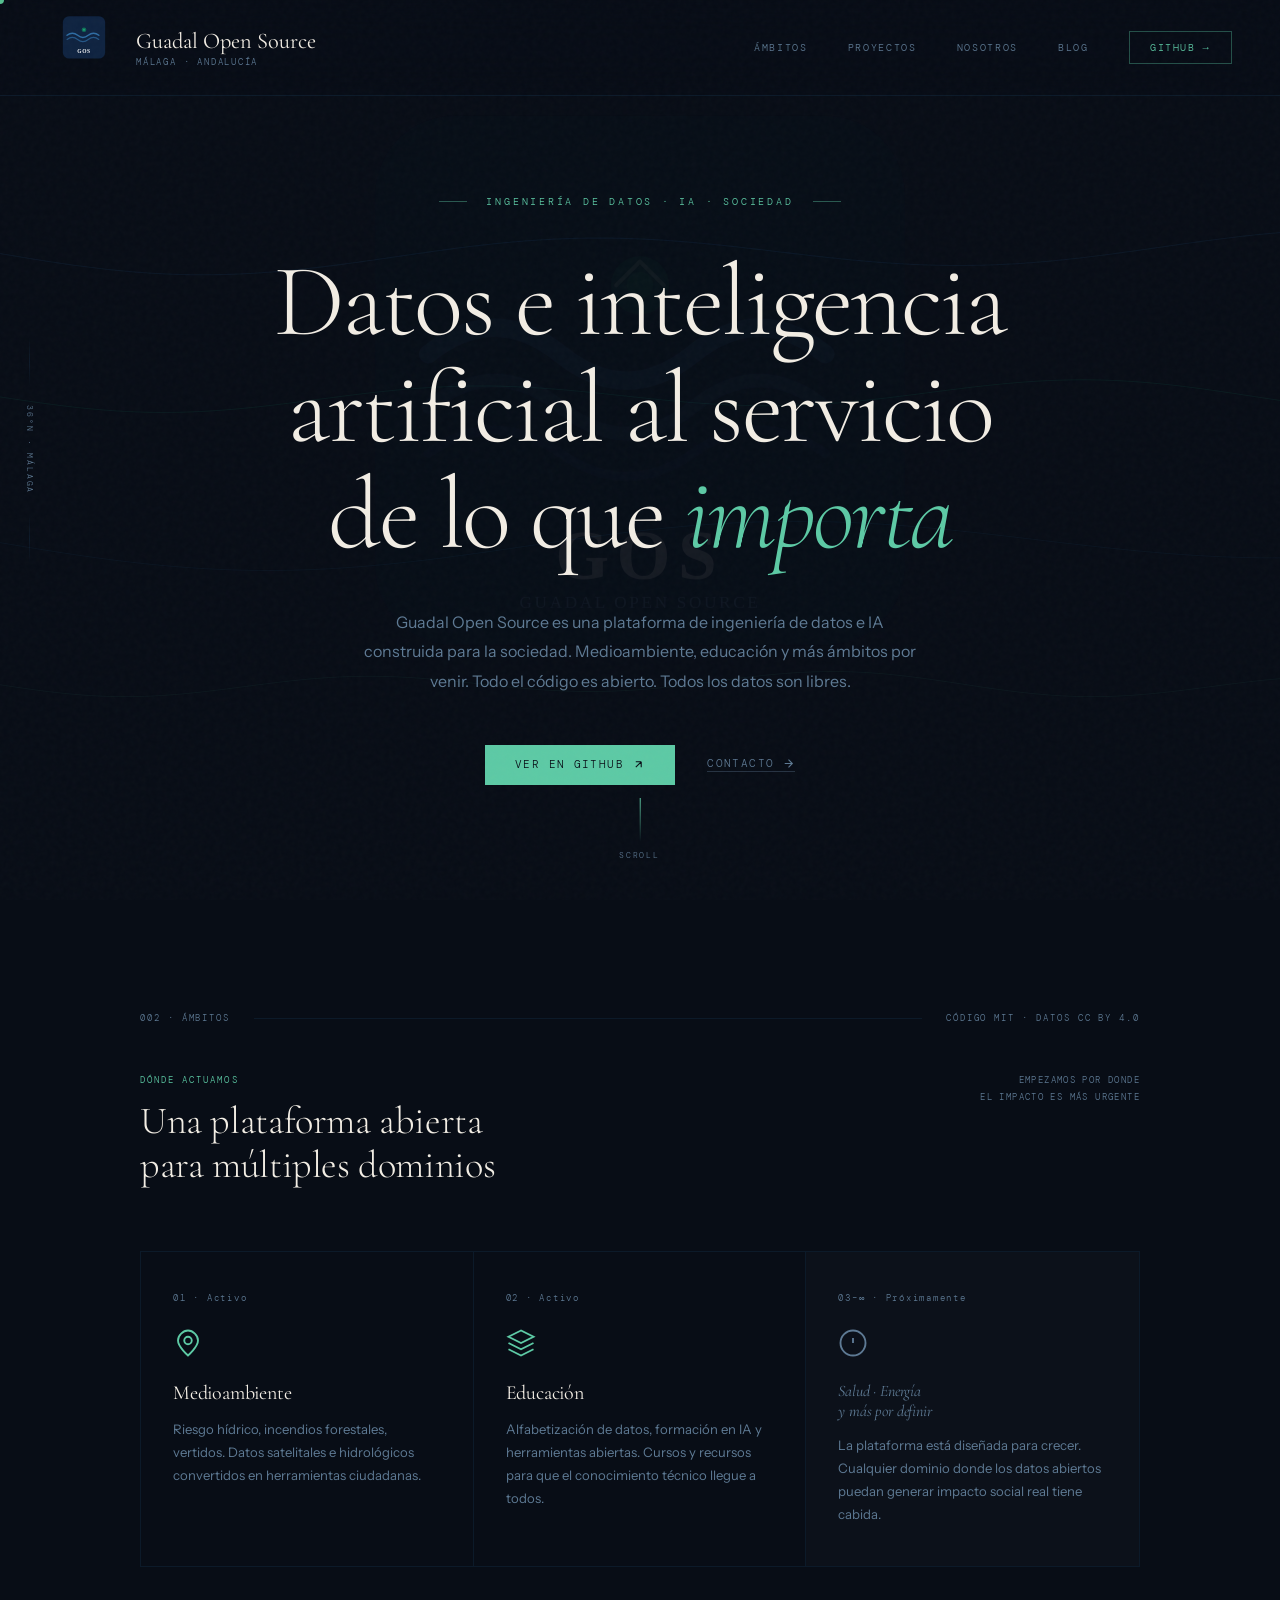
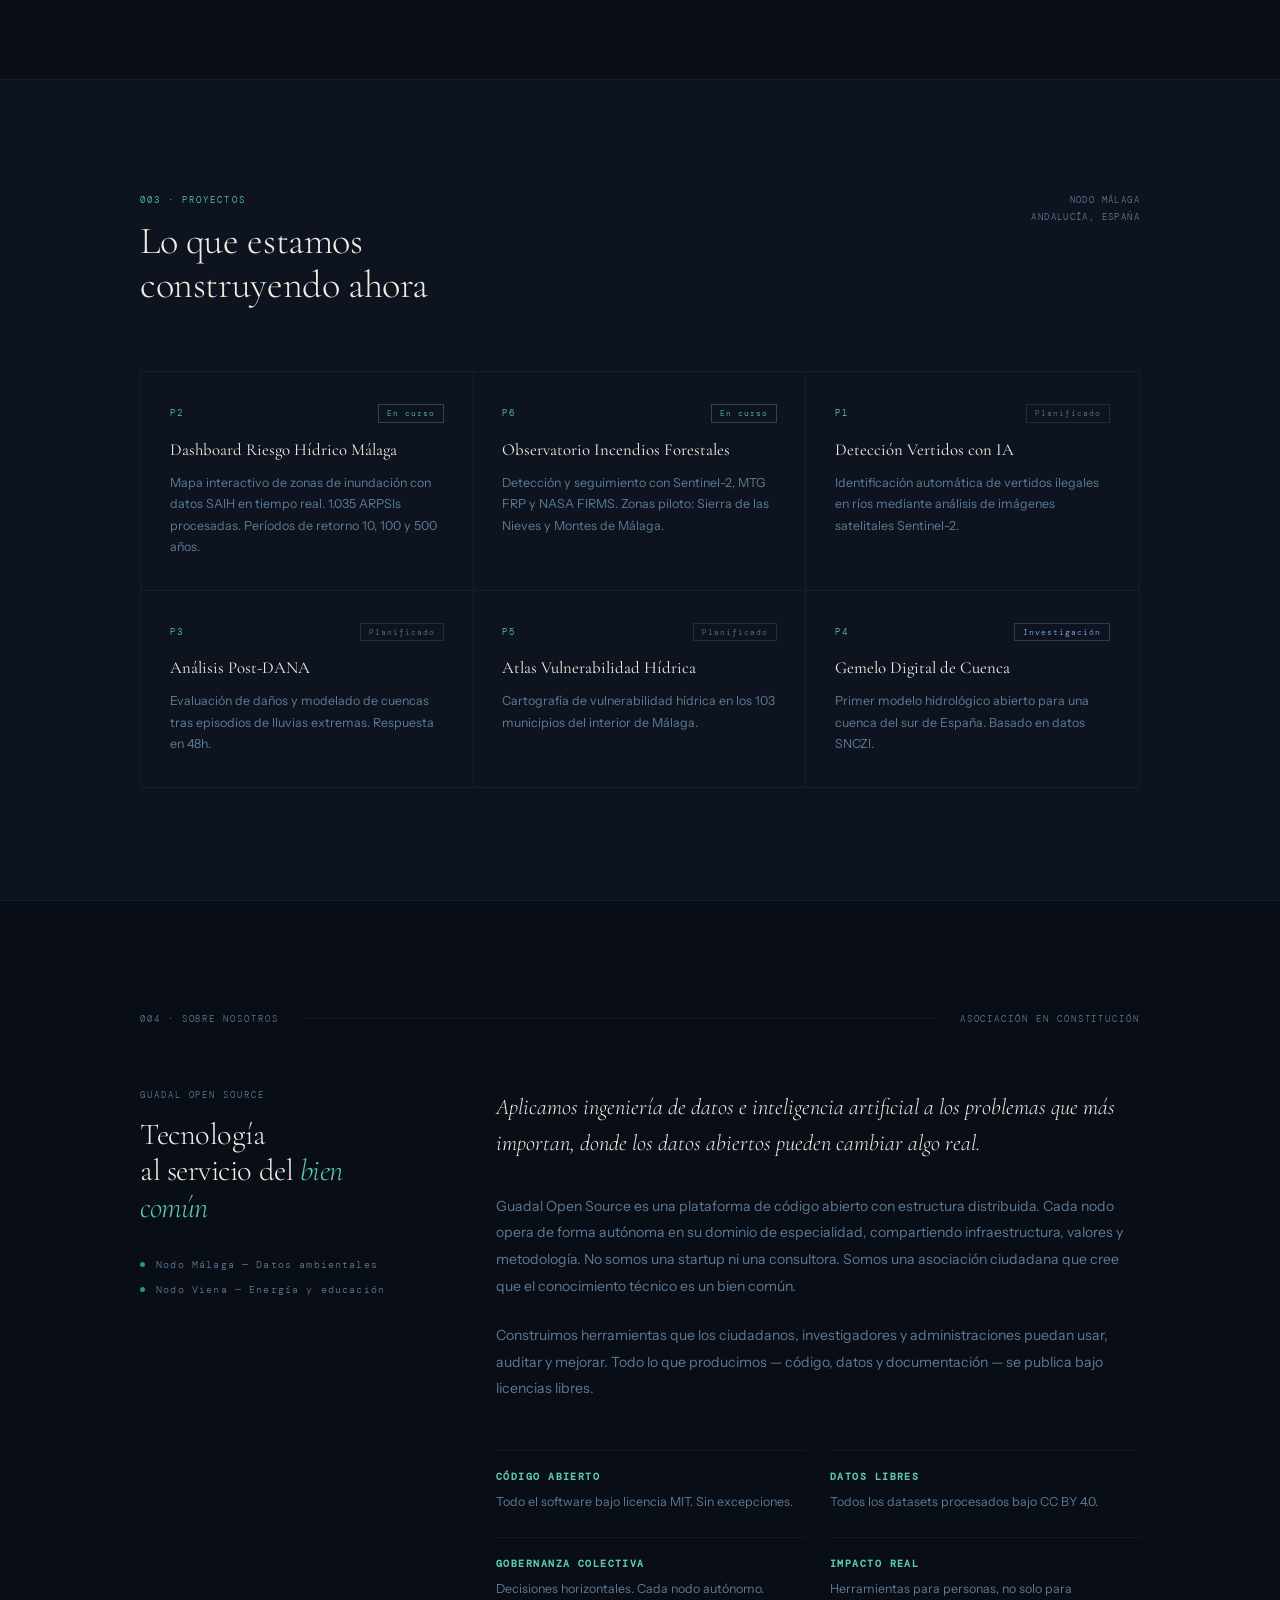
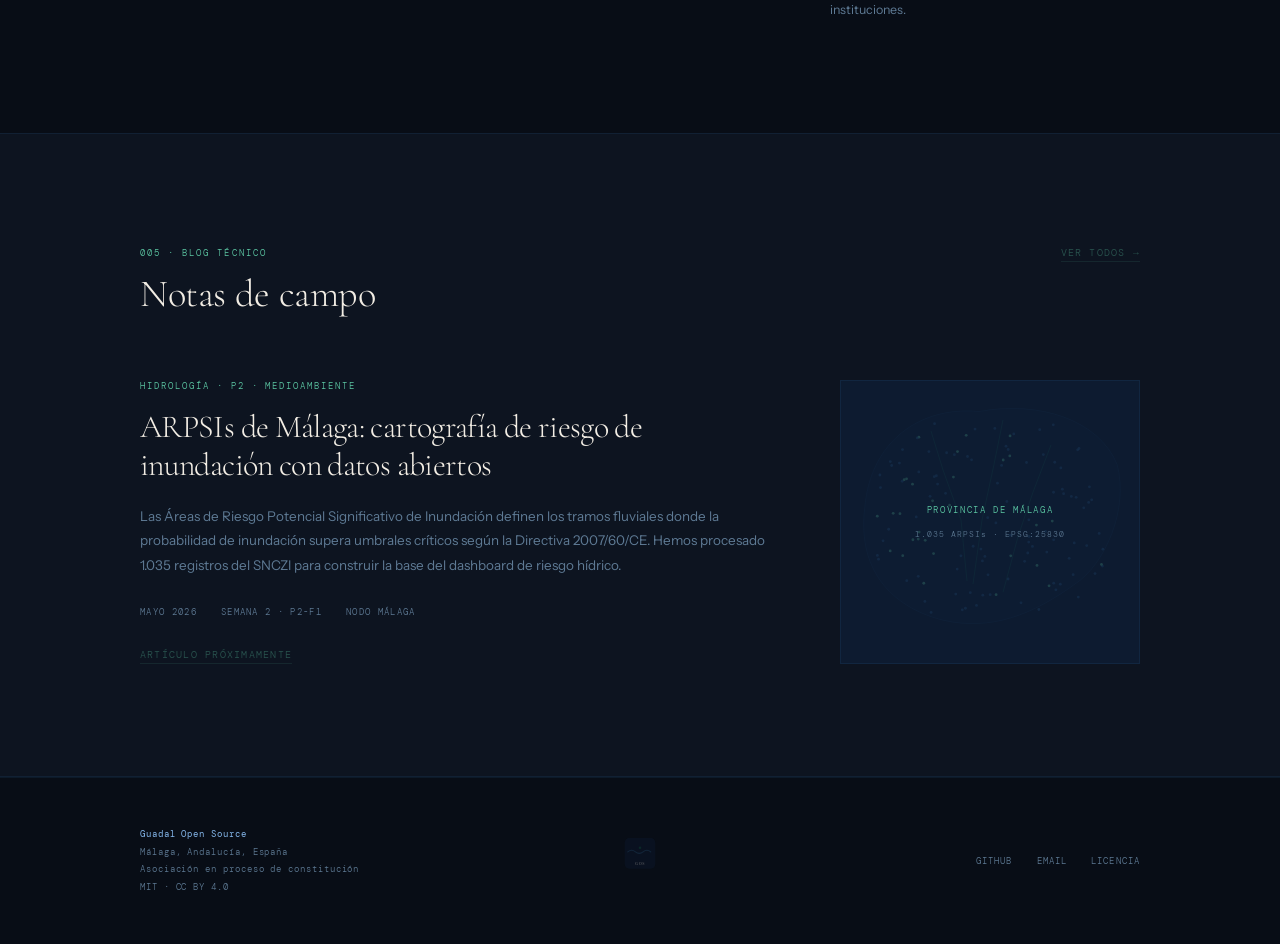
==== index.html @ 6fb2bdbd "feat: web inicial v1 — html estático" ====
<!DOCTYPE html>
<html lang="es">
<head>
  <meta charset="UTF-8" />
  <meta name="viewport" content="width=device-width, initial-scale=1.0" />
  <title>Guadal Open Source — Ingeniería de datos e IA para la sociedad</title>
  <meta name="description" content="Plataforma open source de ingeniería de datos e IA al servicio de la sociedad. Medioambiente, educación y más. Todo el código y los datos son libres." />
  <link rel="icon" type="image/svg+xml" href="favicon.svg" />
  <link rel="preconnect" href="https://fonts.googleapis.com" />
  <link rel="preconnect" href="https://fonts.gstatic.com" crossorigin />
  <link href="https://fonts.googleapis.com/css2?family=Cormorant+Garamond:ital,wght@0,300;0,400;1,300;1,400&family=DM+Mono:wght@300;400&family=Instrument+Sans:wght@300;400;500&display=swap" rel="stylesheet" />
  <link rel="stylesheet" href="styles.css" />
</head>
<body>

<!-- Cursor -->
<div id="cursor"></div>

<!-- Ondas fondo -->
<canvas id="wave-canvas"></canvas>

<!-- Logo parallax fondo -->
<svg id="bg-logo" viewBox="0 0 680 680" xmlns="http://www.w3.org/2000/svg">
  <rect x="140" y="40" width="400" height="400" rx="60" fill="#0F2340"/>
  <path d="M180 220 Q230 180 280 220 Q330 260 380 220 Q430 180 480 220" fill="none" stroke="#2E6DA4" stroke-width="14" stroke-linecap="round"/>
  <path d="M180 260 Q230 220 280 260 Q330 300 380 260 Q430 220 480 260" fill="none" stroke="#2E6DA4" stroke-width="10" stroke-linecap="round" opacity="0.7"/>
  <path d="M180 295 Q230 260 280 295 Q330 330 380 295 Q430 260 480 295" fill="none" stroke="#2E6DA4" stroke-width="7" stroke-linecap="round" opacity="0.4"/>
  <circle cx="340" cy="168" r="22" fill="#0F6E56"/>
  <circle cx="340" cy="168" r="10" fill="#1D9E75"/>
  <path d="M322 168 L340 150 L358 168" fill="none" stroke="#9FE1CB" stroke-width="3" stroke-linecap="round" stroke-linejoin="round"/>
  <text font-family="Georgia,serif" font-size="52" font-weight="700" fill="white" text-anchor="middle" x="340" y="390" letter-spacing="6">GOS</text>
  <text font-family="Georgia,serif" font-size="13" fill="#85B7EB" text-anchor="middle" x="340" y="412" letter-spacing="2">GUADAL OPEN SOURCE</text>
</svg>

<!-- Barra lateral -->
<aside class="sidebar">
  <div class="sidebar__line"></div>
  <span class="sidebar__label">36°N · Málaga</span>
  <div class="sidebar__line"></div>
</aside>

<!-- NAVBAR FIJO -->
<nav class="navbar" id="navbar">
  <a href="/" class="navbar__brand">
    <svg width="72" height="72" viewBox="0 0 680 680" xmlns="http://www.w3.org/2000/svg">
      <rect x="140" y="40" width="400" height="400" rx="60" fill="#0F2340"/>
      <path d="M180 220 Q230 180 280 220 Q330 260 380 220 Q430 180 480 220" fill="none" stroke="#2E6DA4" stroke-width="14" stroke-linecap="round"/>
      <path d="M180 260 Q230 220 280 260 Q330 300 380 260 Q430 220 480 260" fill="none" stroke="#2E6DA4" stroke-width="10" stroke-linecap="round" opacity="0.7"/>
      <circle cx="340" cy="168" r="22" fill="#0F6E56"/>
      <circle cx="340" cy="168" r="10" fill="#1D9E75"/>
      <text font-family="Georgia,serif" font-size="52" font-weight="700" fill="white" text-anchor="middle" x="340" y="390" letter-spacing="6">GOS</text>
    </svg>
    <span class="navbar__brand-name">
      Guadal Open Source
      <small class="navbar__brand-sub">Málaga · Andalucía</small>
    </span>
  </a>
  <div class="navbar__links">
    <a href="#ambitos"         class="navbar__link">Ámbitos</a>
    <a href="#proyectos"       class="navbar__link">Proyectos</a>
    <a href="#sobre-nosotros"  class="navbar__link">Nosotros</a>
    <a href="#blog"            class="navbar__link">Blog</a>
    <a href="https://github.com/guadalopensource" target="_blank" rel="noopener" class="navbar__cta">GitHub →</a>
  </div>
</nav>

<!-- SITE -->
<div class="site">

  <!-- HERO -->
  <section class="hero" id="inicio">
    <div class="container">
      <p class="hero__eyebrow">Ingeniería de datos · IA · Sociedad</p>
      <h1 class="hero__title">
        Datos e inteligencia<br>
        artificial al servicio<br>
        de lo que <em>importa</em>
      </h1>
      <p class="hero__desc">
        Guadal Open Source es una plataforma de ingeniería de datos e IA construida para la sociedad. Medioambiente, educación y más ámbitos por venir. Todo el código es abierto. Todos los datos son libres.
      </p>
      <div class="hero__actions">
        <a href="https://github.com/guadalopensource" target="_blank" rel="noopener" class="btn btn--primary">
          Ver en GitHub
          <svg width="13" height="13" viewBox="0 0 24 24" fill="none" stroke="currentColor" stroke-width="2"><path d="M7 17L17 7M17 7H7M17 7v10"/></svg>
        </a>
        <a href="mailto:hola@guadalopensource.org" class="btn btn--ghost">
          Contacto
          <svg width="13" height="13" viewBox="0 0 24 24" fill="none" stroke="currentColor" stroke-width="2"><path d="M5 12h14M12 5l7 7-7 7"/></svg>
        </a>
      </div>
    </div>
    <div class="hero__scroll">
      <div class="hero__scroll-line"></div>
      <span class="hero__scroll-label">Scroll</span>
    </div>
  </section>

  <!-- ÁMBITOS -->
  <section class="section" id="ambitos">
    <div class="container">
      <div class="divider reveal" data-delay="0">
        <span class="divider__label">002 · Ámbitos</span>
        <div class="divider__line"></div>
        <span class="divider__label">Código MIT · Datos CC BY 4.0</span>
      </div>
      <div class="section__header">
        <div>
          <p class="section__eyebrow">Dónde actuamos</p>
          <h2 class="section__title">Una plataforma abierta<br>para múltiples dominios</h2>
        </div>
        <div class="section__meta">Empezamos por donde<br>el impacto es más urgente</div>
      </div>
      <div class="ambitos-grid">
        <div class="ambito-card reveal" data-delay="1">
          <div class="ambito-card__num">01 · Activo</div>
          <svg class="ambito-card__icon" viewBox="0 0 24 24" fill="none" stroke="currentColor" stroke-width="1.5">
            <path d="M12 2C8 2 4 6 4 10c0 5 8 12 8 12s8-7 8-12c0-4-4-8-8-8z"/><circle cx="12" cy="10" r="3"/>
          </svg>
          <h3 class="ambito-card__title">Medioambiente</h3>
          <p class="ambito-card__desc">Riesgo hídrico, incendios forestales, vertidos. Datos satelitales e hidrológicos convertidos en herramientas ciudadanas.</p>
        </div>
        <div class="ambito-card reveal" data-delay="2">
          <div class="ambito-card__num">02 · Activo</div>
          <svg class="ambito-card__icon" viewBox="0 0 24 24" fill="none" stroke="currentColor" stroke-width="1.5">
            <path d="M12 2L2 7l10 5 10-5-10-5z"/><path d="M2 17l10 5 10-5"/><path d="M2 12l10 5 10-5"/>
          </svg>
          <h3 class="ambito-card__title">Educación</h3>
          <p class="ambito-card__desc">Alfabetización de datos, formación en IA y herramientas abiertas. Cursos y recursos para que el conocimiento técnico llegue a todos.</p>
        </div>
        <div class="ambito-card ambito-card--more reveal" data-delay="3">
          <div class="ambito-card__num">03–∞ · Próximamente</div>
          <svg class="ambito-card__icon" viewBox="0 0 24 24" fill="none" stroke="currentColor" stroke-width="1.5" style="color:var(--muted)">
            <circle cx="12" cy="12" r="10"/><path d="M12 8v4M12 16h.01"/>
          </svg>
          <h3 class="ambito-card__title">Salud · Energía<br>y más por definir</h3>
          <p class="ambito-card__desc">La plataforma está diseñada para crecer. Cualquier dominio donde los datos abiertos puedan generar impacto social real tiene cabida.</p>
        </div>
      </div>
    </div>
  </section>

  <!-- PROYECTOS -->
  <section class="section section--dark" id="proyectos">
    <div class="container">
      <div class="section__header">
        <div>
          <p class="section__eyebrow">003 · Proyectos</p>
          <h2 class="section__title">Lo que estamos<br>construyendo ahora</h2>
        </div>
        <div class="section__meta">Nodo Málaga<br>Andalucía, España</div>
      </div>
      <div class="projects-grid">
        <div class="project-card reveal" data-delay="1">
          <div class="project-card__id">P2 <span class="project-card__status status--active">En curso</span></div>
          <h3 class="project-card__title">Dashboard Riesgo Hídrico Málaga</h3>
          <p class="project-card__desc">Mapa interactivo de zonas de inundación con datos SAIH en tiempo real. 1.035 ARPSIs procesadas. Períodos de retorno 10, 100 y 500 años.</p>
        </div>
        <div class="project-card reveal" data-delay="2">
          <div class="project-card__id">P6 <span class="project-card__status status--active">En curso</span></div>
          <h3 class="project-card__title">Observatorio Incendios Forestales</h3>
          <p class="project-card__desc">Detección y seguimiento con Sentinel-2, MTG FRP y NASA FIRMS. Zonas piloto: Sierra de las Nieves y Montes de Málaga.</p>
        </div>
        <div class="project-card reveal" data-delay="3">
          <div class="project-card__id">P1 <span class="project-card__status status--planned">Planificado</span></div>
          <h3 class="project-card__title">Detección Vertidos con IA</h3>
          <p class="project-card__desc">Identificación automática de vertidos ilegales en ríos mediante análisis de imágenes satelitales Sentinel-2.</p>
        </div>
        <div class="project-card reveal" data-delay="1">
          <div class="project-card__id">P3 <span class="project-card__status status--planned">Planificado</span></div>
          <h3 class="project-card__title">Análisis Post-DANA</h3>
          <p class="project-card__desc">Evaluación de daños y modelado de cuencas tras episodios de lluvias extremas. Respuesta en 48h.</p>
        </div>
        <div class="project-card reveal" data-delay="2">
          <div class="project-card__id">P5 <span class="project-card__status status--planned">Planificado</span></div>
          <h3 class="project-card__title">Atlas Vulnerabilidad Hídrica</h3>
          <p class="project-card__desc">Cartografía de vulnerabilidad hídrica en los 103 municipios del interior de Málaga.</p>
        </div>
        <div class="project-card reveal" data-delay="3">
          <div class="project-card__id">P4 <span class="project-card__status status--research">Investigación</span></div>
          <h3 class="project-card__title">Gemelo Digital de Cuenca</h3>
          <p class="project-card__desc">Primer modelo hidrológico abierto para una cuenca del sur de España. Basado en datos SNCZI.</p>
        </div>
      </div>
    </div>
  </section>

  <!-- SOBRE NOSOTROS -->
  <section class="section" id="sobre-nosotros">
    <div class="container">
      <div class="divider reveal" data-delay="0">
        <span class="divider__label">004 · Sobre nosotros</span>
        <div class="divider__line"></div>
        <span class="divider__label">Asociación en constitución</span>
      </div>
      <div class="about" style="margin-top:4rem;">
        <div class="about__sidebar reveal" data-delay="0">
          <p class="about__index">Guadal Open Source</p>
          <h2 class="about__title">Tecnología<br>al servicio del <em>bien común</em></h2>
          <div class="nodos">
            <div class="nodo"><div class="nodo__dot"></div>Nodo Málaga — Datos ambientales</div>
            <div class="nodo"><div class="nodo__dot"></div>Nodo Viena — Energía y educación</div>
          </div>
        </div>
        <div class="about__content reveal" data-delay="2">
          <p class="about__lead">Aplicamos ingeniería de datos e inteligencia artificial a los problemas que más importan, donde los datos abiertos pueden cambiar algo real.</p>
          <p class="about__body">Guadal Open Source es una plataforma de código abierto con estructura distribuida. Cada nodo opera de forma autónoma en su dominio de especialidad, compartiendo infraestructura, valores y metodología. No somos una startup ni una consultora. Somos una asociación ciudadana que cree que el conocimiento técnico es un bien común.</p>
          <p class="about__body">Construimos herramientas que los ciudadanos, investigadores y administraciones puedan usar, auditar y mejorar. Todo lo que producimos — código, datos y documentación — se publica bajo licencias libres.</p>
          <div class="valores">
            <div class="valor reveal" data-delay="1"><h4 class="valor__title">Código abierto</h4><p class="valor__desc">Todo el software bajo licencia MIT. Sin excepciones.</p></div>
            <div class="valor reveal" data-delay="2"><h4 class="valor__title">Datos libres</h4><p class="valor__desc">Todos los datasets procesados bajo CC BY 4.0.</p></div>
            <div class="valor reveal" data-delay="3"><h4 class="valor__title">Gobernanza colectiva</h4><p class="valor__desc">Decisiones horizontales. Cada nodo autónomo.</p></div>
            <div class="valor reveal" data-delay="4"><h4 class="valor__title">Impacto real</h4><p class="valor__desc">Herramientas para personas, no solo para instituciones.</p></div>
          </div>
        </div>
      </div>
    </div>
  </section>

  <!-- BLOG -->
  <section class="section section--dark" id="blog">
    <div class="container">
      <div class="section__header">
        <div>
          <p class="section__eyebrow">005 · Blog técnico</p>
          <h2 class="section__title">Notas de campo</h2>
        </div>
        <span class="post__link" style="opacity:.35;cursor:default;">Ver todos →</span>
      </div>
      <div class="blog__featured reveal" data-delay="1">
        <div>
          <p class="post__eyebrow">Hidrología · P2 · Medioambiente</p>
          <h3 class="post__title">ARPSIs de Málaga: cartografía de riesgo de inundación con datos abiertos</h3>
          <p class="post__excerpt">Las Áreas de Riesgo Potencial Significativo de Inundación definen los tramos fluviales donde la probabilidad de inundación supera umbrales críticos según la Directiva 2007/60/CE. Hemos procesado 1.035 registros del SNCZI para construir la base del dashboard de riesgo hídrico.</p>
          <div class="post__meta">
            <span>Mayo 2026</span>
            <span>Semana 2 · P2-F1</span>
            <span>Nodo Málaga</span>
          </div>
          <span class="post__link" style="opacity:.35;cursor:default;">Artículo próximamente</span>
        </div>
        <div class="post__visual">
          <canvas id="mini-map"></canvas>
          <span class="post__visual-label">Provincia de Málaga</span>
          <span class="post__visual-sub">1.035 ARPSIs · EPSG:25830</span>
        </div>
      </div>
    </div>
  </section>

  <!-- FOOTER -->
  <footer class="footer">
    <div class="footer__inner">
      <div class="footer__left">
        <strong>Guadal Open Source</strong><br>
        Málaga, Andalucía, España<br>
        Asociación en proceso de constitución<br>
        MIT · CC BY 4.0
      </div>
      <div class="footer__center">
        <svg viewBox="0 0 680 680" xmlns="http://www.w3.org/2000/svg">
          <rect x="140" y="40" width="400" height="400" rx="60" fill="#0F2340"/>
          <path d="M180 220 Q230 180 280 220 Q330 260 380 220 Q430 180 480 220" fill="none" stroke="#2E6DA4" stroke-width="14" stroke-linecap="round"/>
          <circle cx="340" cy="168" r="16" fill="#0F6E56"/>
          <circle cx="340" cy="168" r="7" fill="#1D9E75"/>
          <text font-family="Georgia,serif" font-size="52" font-weight="700" fill="white" text-anchor="middle" x="340" y="390" letter-spacing="6">GOS</text>
        </svg>
      </div>
      <div class="footer__links">
        <a href="https://github.com/guadalopensource" target="_blank" rel="noopener">GitHub</a>
        <a href="mailto:hola@guadalopensource.org">Email</a>
        <a href="#sobre-nosotros">Licencia</a>
      </div>
    </div>
  </footer>

</div>

<script src="main.js"></script>
</body>
</html>
---- styles.css ----
/* ═══════════════════════════════════════
   GUADAL OPEN SOURCE — styles.css
   ═══════════════════════════════════════ */

:root {
  --ink:        #080d16;
  --ink-soft:   #0d1420;
  --navy:       #0F2340;
  --blue:       #2E6DA4;
  --teal:       #1D9E75;
  --teal-mid:   #0F6E56;
  --teal-light: #5DCAA5;
  --sky:        #85B7EB;
  --cream:      #F2EDE4;
  --muted:      #5E7A94;
  --rule:       rgba(46,109,164,.14);

  --serif: 'Cormorant Garamond', Georgia, serif;
  --mono:  'DM Mono', monospace;
  --sans:  'Instrument Sans', system-ui, sans-serif;
  --ease:  cubic-bezier(0.16, 1, 0.3, 1);
}

*, *::before, *::after { box-sizing: border-box; margin: 0; padding: 0; }
html { scroll-behavior: smooth; font-size: 16px; }

body {
  background: var(--ink);
  color: var(--cream);
  font-family: var(--sans);
  font-weight: 300;
  overflow-x: hidden;
  -webkit-font-smoothing: antialiased;
  cursor: none;
}

a { color: inherit; text-decoration: none; }
ul { list-style: none; }

/* ── GRAIN ── */
body::after {
  content: '';
  position: fixed;
  inset: 0;
  background-image: url("data:image/svg+xml,%3Csvg viewBox='0 0 200 200' xmlns='http://www.w3.org/2000/svg'%3E%3Cfilter id='n'%3E%3CfeTurbulence type='fractalNoise' baseFrequency='0.85' numOctaves='4' stitchTiles='stitch'/%3E%3C/filter%3E%3Crect width='100%25' height='100%25' filter='url(%23n)'/%3E%3C/svg%3E");
  opacity: .025;
  pointer-events: none;
  z-index: 9000;
}

/* ── CURSOR ── */
#cursor {
  position: fixed;
  width: 8px;
  height: 8px;
  background: var(--teal-light);
  border-radius: 50%;
  pointer-events: none;
  z-index: 9999;
  transform: translate(-50%, -50%);
  transition: width .35s var(--ease), height .35s var(--ease), opacity .3s;
  mix-blend-mode: difference;
}
#cursor.hover { width: 40px; height: 40px; opacity: .4; }

/* ── CANVAS ── */
#wave-canvas {
  position: fixed;
  inset: 0;
  z-index: 0;
  opacity: .10;
  pointer-events: none;
}

/* ── PARALLAX LOGO FONDO ── */
#bg-logo {
  position: fixed;
  top: 50%;
  left: 50%;
  transform: translate(-50%, -50%);
  width: min(900px, 90vw);
  opacity: .055;
  pointer-events: none;
  z-index: 1;
  will-change: transform;
}

/* ══════════════════════════════
   NAVBAR FIJO
   ══════════════════════════════ */
.navbar {
  position: fixed;
  top: 0;
  left: 0;
  right: 0;
  z-index: 500;
  height: 96px;
  padding: 0 3rem;
  display: flex;
  align-items: center;
  justify-content: space-between;
  background: rgba(8,13,22,.82);
  backdrop-filter: blur(20px);
  -webkit-backdrop-filter: blur(20px);
  border-bottom: 1px solid var(--rule);
  transition: background .3s, height .3s;
}

.navbar.scrolled {
  background: rgba(8,13,22,.96);
  height: 80px;
}

.navbar__brand {
  display: flex;
  align-items: center;
  gap: 1rem;
  cursor: none;
}

.navbar__brand svg {
  width: 72px;
  height: 72px;
  flex-shrink: 0;
}

.navbar__brand-name {
  font-family: var(--serif);
  font-size: 1.4rem;
  font-weight: 400;
  color: var(--cream);
  line-height: 1.15;
}

.navbar__brand-sub {
  display: block;
  font-family: var(--mono);
  font-size: .56rem;
  font-weight: 300;
  color: var(--muted);
  letter-spacing: .2em;
  text-transform: uppercase;
  margin-top: .2rem;
}

.navbar__links {
  display: flex;
  align-items: center;
  gap: 2.5rem;
}

.navbar__link {
  font-family: var(--mono);
  font-size: .65rem;
  letter-spacing: .16em;
  text-transform: uppercase;
  color: var(--muted);
  cursor: none;
  transition: color .2s;
  position: relative;
}
.navbar__link::after {
  content: '';
  position: absolute;
  bottom: -3px; left: 0;
  width: 0; height: 1px;
  background: var(--teal-light);
  transition: width .3s var(--ease);
}
.navbar__link:hover { color: var(--cream); }
.navbar__link:hover::after { width: 100%; }

.navbar__cta {
  font-family: var(--mono);
  font-size: .65rem;
  letter-spacing: .14em;
  text-transform: uppercase;
  color: var(--teal-light);
  border: 1px solid rgba(93,202,165,.35);
  padding: .55rem 1.3rem;
  cursor: none;
  transition: all .25s;
}
.navbar__cta:hover {
  background: rgba(93,202,165,.1);
  border-color: var(--teal-light);
}

/* ── BARRA LATERAL ── */
.sidebar {
  position: fixed;
  left: 1.5rem;
  top: 50%;
  transform: translateY(-50%);
  z-index: 40;
  display: flex;
  flex-direction: column;
  align-items: center;
  gap: 1.2rem;
}
.sidebar__line {
  width: 1px;
  height: 50px;
  background: linear-gradient(to bottom, transparent, var(--rule), transparent);
}
.sidebar__label {
  font-family: var(--mono);
  font-size: .52rem;
  color: var(--muted);
  letter-spacing: .22em;
  text-transform: uppercase;
  writing-mode: vertical-rl;
}

/* ══════════════════════════════
   SITE WRAPPER
   ══════════════════════════════ */
.site {
  position: relative;
  z-index: 2;
}

.container {
  max-width: 1080px;
  margin: 0 auto;
  padding: 0 2.5rem;
}

/* ══════════════════════════════
   HERO
   ══════════════════════════════ */
.hero {
  min-height: 100svh;
  display: flex;
  align-items: center;
  justify-content: center;
  text-align: center;
  padding-top: 80px; /* altura del navbar */
  position: relative;
}

.hero__eyebrow {
  font-family: var(--mono);
  font-size: .62rem;
  letter-spacing: .28em;
  text-transform: uppercase;
  color: var(--teal-light);
  margin-bottom: 2.5rem;
  display: flex;
  align-items: center;
  justify-content: center;
  gap: 1.2rem;
  opacity: 0;
  animation: fadeUp .8s .1s var(--ease) forwards;
}
.hero__eyebrow::before,
.hero__eyebrow::after {
  content: '';
  width: 28px;
  height: 1px;
  background: var(--teal-light);
  opacity: .4;
}

.hero__title {
  font-family: var(--serif);
  font-size: clamp(3.8rem, 8vw, 8rem);
  font-weight: 300;
  line-height: 1.04;
  letter-spacing: -.025em;
  color: var(--cream);
  margin-bottom: 2.5rem;
  opacity: 0;
  animation: fadeUp .9s .22s var(--ease) forwards;
}
.hero__title em {
  font-style: italic;
  color: var(--teal-light);
}

.hero__desc {
  font-size: 1rem;
  line-height: 1.85;
  color: var(--muted);
  max-width: 560px;
  margin: 0 auto 3rem;
  opacity: 0;
  animation: fadeUp .9s .38s var(--ease) forwards;
}

.hero__actions {
  display: flex;
  align-items: center;
  justify-content: center;
  gap: 2rem;
  flex-wrap: wrap;
  opacity: 0;
  animation: fadeUp .9s .52s var(--ease) forwards;
}

/* ── BOTONES ── */
.btn {
  display: inline-flex;
  align-items: center;
  gap: .5rem;
  font-family: var(--mono);
  font-size: .66rem;
  letter-spacing: .13em;
  text-transform: uppercase;
  cursor: none;
  transition: all .25s var(--ease);
}
.btn--primary {
  background: var(--teal-light);
  color: var(--ink);
  padding: .85rem 1.9rem;
}
.btn--primary:hover { background: #fff; transform: translateY(-2px); }

.btn--ghost {
  color: var(--muted);
  border-bottom: 1px solid rgba(94,122,148,.35);
  padding-bottom: .1rem;
}
.btn--ghost:hover { color: var(--cream); border-color: var(--cream); }
.btn--ghost svg { transition: transform .2s; }
.btn--ghost:hover svg { transform: translateX(4px); }

/* Scroll indicator */
.hero__scroll {
  position: absolute;
  bottom: 2.5rem;
  left: 50%;
  transform: translateX(-50%);
  display: flex;
  flex-direction: column;
  align-items: center;
  gap: .5rem;
  opacity: 0;
  animation: fadeIn 1s 1.2s forwards;
}
.hero__scroll-line {
  width: 1px;
  height: 44px;
  background: linear-gradient(to bottom, var(--teal-light), transparent);
  animation: scrollPulse 2s 1.5s infinite;
}
.hero__scroll-label {
  font-family: var(--mono);
  font-size: .5rem;
  letter-spacing: .22em;
  text-transform: uppercase;
  color: var(--muted);
}

/* ══════════════════════════════
   SECCIONES
   ══════════════════════════════ */
.section {
  padding: 7rem 0;
  position: relative;
  z-index: 2;
}
.section--dark {
  background: var(--ink-soft);
  border-top: 1px solid var(--rule);
  border-bottom: 1px solid var(--rule);
}

.section__header {
  display: flex;
  align-items: baseline;
  justify-content: space-between;
  margin-bottom: 4rem;
  flex-wrap: wrap;
  gap: 1rem;
}
.section__eyebrow {
  font-family: var(--mono);
  font-size: .58rem;
  letter-spacing: .22em;
  text-transform: uppercase;
  color: var(--teal-light);
  margin-bottom: .8rem;
}
.section__title {
  font-family: var(--serif);
  font-size: clamp(1.8rem, 3vw, 2.6rem);
  font-weight: 300;
  color: var(--cream);
  letter-spacing: -.01em;
  line-height: 1.15;
}
.section__meta {
  font-family: var(--mono);
  font-size: .58rem;
  color: var(--muted);
  letter-spacing: .15em;
  text-transform: uppercase;
  text-align: right;
  line-height: 1.8;
}

/* ── DIVIDER ── */
.divider {
  display: grid;
  grid-template-columns: auto 1fr auto;
  align-items: center;
  gap: 1.5rem;
  margin-bottom: 3rem;
}
.divider__label {
  font-family: var(--mono);
  font-size: .55rem;
  letter-spacing: .22em;
  text-transform: uppercase;
  color: var(--muted);
}
.divider__line { height: 1px; background: var(--rule); }

/* ── ÁMBITOS ── */
.ambitos-grid {
  display: grid;
  grid-template-columns: repeat(3, 1fr);
  border: 1px solid var(--rule);
}
.ambito-card {
  padding: 2.5rem 2rem;
  border-right: 1px solid var(--rule);
  position: relative;
  overflow: hidden;
  transition: background .3s;
  cursor: none;
}
.ambito-card:last-child { border-right: none; }
.ambito-card::before {
  content: '';
  position: absolute;
  top: 0; left: 0;
  width: 100%; height: 2px;
  background: var(--teal-light);
  transform: scaleX(0);
  transform-origin: left;
  transition: transform .4s var(--ease);
}
.ambito-card:hover { background: rgba(242,237,228,.04); }
.ambito-card:hover::before { transform: scaleX(1); }
.ambito-card__num {
  font-family: var(--mono);
  font-size: .55rem;
  color: var(--muted);
  letter-spacing: .2em;
  margin-bottom: 1.5rem;
}
.ambito-card__icon {
  width: 30px; height: 30px;
  margin-bottom: 1.2rem;
  color: var(--teal-light);
}
.ambito-card__title {
  font-family: var(--serif);
  font-size: 1.25rem;
  font-weight: 400;
  color: var(--cream);
  margin-bottom: .8rem;
  letter-spacing: -.01em;
}
.ambito-card__desc {
  font-size: .82rem;
  line-height: 1.75;
  color: var(--muted);
}
.ambito-card--more { background: rgba(242,237,228,.02); }
.ambito-card--more .ambito-card__title { font-style: italic; color: var(--muted); font-size: 1rem; }

/* ── PROYECTOS ── */
.projects-grid {
  display: grid;
  grid-template-columns: repeat(3, 1fr);
  border: 1px solid var(--rule);
}
.project-card {
  padding: 2rem 1.8rem;
  border-right: 1px solid var(--rule);
  border-bottom: 1px solid var(--rule);
  position: relative;
  overflow: hidden;
  transition: background .3s;
  cursor: none;
}
.project-card:nth-child(3n) { border-right: none; }
.project-card:nth-last-child(-n+3) { border-bottom: none; }
.project-card::after {
  content: '';
  position: absolute;
  left: 0; top: 0;
  width: 2px; height: 100%;
  background: var(--teal);
  transform: scaleY(0);
  transform-origin: top;
  transition: transform .35s var(--ease);
}
.project-card:hover { background: rgba(242,237,228,.03); }
.project-card:hover::after { transform: scaleY(1); }
.project-card__id {
  font-family: var(--mono);
  font-size: .55rem;
  letter-spacing: .2em;
  color: var(--teal-light);
  margin-bottom: 1rem;
  display: flex;
  align-items: center;
  justify-content: space-between;
}
.project-card__status {
  font-size: .52rem;
  letter-spacing: .12em;
  padding: .18rem .5rem;
  border: 1px solid;
}
.status--active   { color: var(--teal-light); border-color: rgba(93,202,165,.3); }
.status--planned  { color: var(--muted);       border-color: rgba(94,122,148,.25); }
.status--research { color: var(--sky);         border-color: rgba(133,183,235,.25); }
.project-card__title {
  font-family: var(--serif);
  font-size: 1.05rem;
  font-weight: 400;
  color: var(--cream);
  line-height: 1.3;
  margin-bottom: .7rem;
}
.project-card__desc {
  font-size: .78rem;
  line-height: 1.72;
  color: var(--muted);
}

/* ── SOBRE NOSOTROS ── */
.about {
  display: grid;
  grid-template-columns: 260px 1fr;
  gap: 6rem;
  align-items: start;
}
.about__sidebar { position: sticky; top: 6rem; }
.about__index {
  font-family: var(--mono);
  font-size: .55rem;
  letter-spacing: .22em;
  text-transform: uppercase;
  color: var(--muted);
  margin-bottom: 1rem;
}
.about__title {
  font-family: var(--serif);
  font-size: 1.9rem;
  font-weight: 300;
  color: var(--cream);
  line-height: 1.2;
  letter-spacing: -.015em;
  margin-bottom: 2rem;
}
.about__title em { font-style: italic; color: var(--teal-light); }
.nodos { display: flex; flex-direction: column; gap: .7rem; margin-top: 2rem; }
.nodo {
  font-family: var(--mono);
  font-size: .6rem;
  letter-spacing: .12em;
  color: var(--muted);
  display: flex;
  align-items: center;
  gap: .7rem;
}
.nodo__dot {
  width: 5px; height: 5px;
  border-radius: 50%;
  background: var(--teal);
  flex-shrink: 0;
}
.about__lead {
  font-family: var(--serif);
  font-size: 1.4rem;
  font-weight: 300;
  font-style: italic;
  line-height: 1.6;
  color: var(--cream);
  margin-bottom: 2rem;
}
.about__body {
  font-size: .88rem;
  line-height: 1.9;
  color: var(--muted);
  margin-bottom: 1.4rem;
}
.valores {
  display: grid;
  grid-template-columns: repeat(2, 1fr);
  gap: 1.5rem;
  margin-top: 3rem;
}
.valor { border-top: 1px solid var(--rule); padding-top: 1.2rem; }
.valor__title {
  font-family: var(--mono);
  font-size: .6rem;
  letter-spacing: .15em;
  text-transform: uppercase;
  color: var(--teal-light);
  margin-bottom: .5rem;
}
.valor__desc { font-size: .78rem; line-height: 1.72; color: var(--muted); }

/* ── BLOG ── */
.blog__featured {
  display: grid;
  grid-template-columns: 1fr 300px;
  gap: 4rem;
}
.post__eyebrow {
  font-family: var(--mono);
  font-size: .56rem;
  letter-spacing: .22em;
  text-transform: uppercase;
  color: var(--teal-light);
  margin-bottom: 1rem;
}
.post__title {
  font-family: var(--serif);
  font-size: 2rem;
  font-weight: 300;
  line-height: 1.2;
  letter-spacing: -.02em;
  color: var(--cream);
  margin-bottom: 1.2rem;
}
.post__excerpt {
  font-size: .84rem;
  line-height: 1.82;
  color: var(--muted);
  margin-bottom: 1.8rem;
}
.post__meta {
  font-family: var(--mono);
  font-size: .55rem;
  letter-spacing: .15em;
  text-transform: uppercase;
  color: var(--muted);
  margin-bottom: 1.5rem;
  display: flex;
  gap: 1.5rem;
}
.post__link {
  font-family: var(--mono);
  font-size: .6rem;
  letter-spacing: .13em;
  text-transform: uppercase;
  color: var(--teal-light);
  border-bottom: 1px solid rgba(93,202,165,.3);
  padding-bottom: .12rem;
  display: inline-flex;
  align-items: center;
  gap: .5rem;
  transition: all .2s;
}
.post__link:hover { color: var(--cream); border-color: rgba(242,237,228,.3); }
.post__visual {
  border: 1px solid var(--rule);
  background: rgba(15,35,64,.5);
  display: flex;
  align-items: center;
  justify-content: center;
  flex-direction: column;
  gap: .8rem;
  min-height: 260px;
  position: relative;
  overflow: hidden;
}
.post__visual canvas { position: absolute; inset: 0; opacity: .25; }
.post__visual-label {
  font-family: var(--mono);
  font-size: .58rem;
  letter-spacing: .18em;
  text-transform: uppercase;
  color: var(--teal-light);
  z-index: 1;
}
.post__visual-sub {
  font-family: var(--mono);
  font-size: .52rem;
  letter-spacing: .12em;
  color: var(--muted);
  z-index: 1;
}

/* ── FOOTER ── */
.footer {
  border-top: 1px solid var(--rule);
  padding: 3rem 0;
  position: relative;
  z-index: 2;
}
.footer__inner {
  max-width: 1080px;
  margin: 0 auto;
  padding: 0 2.5rem;
  display: grid;
  grid-template-columns: 1fr 1fr 1fr;
  align-items: center;
  gap: 2rem;
}
.footer__left {
  font-family: var(--mono);
  font-size: .58rem;
  color: var(--muted);
  letter-spacing: .1em;
  line-height: 1.9;
}
.footer__left strong { color: var(--sky); font-weight: 400; }
.footer__center { display: flex; justify-content: center; align-items: center; }
.footer__center svg { width: 52px; height: 52px; opacity: .25; }
.footer__links { display: flex; gap: 1.5rem; justify-content: flex-end; }
.footer__links a {
  font-family: var(--mono);
  font-size: .58rem;
  letter-spacing: .12em;
  text-transform: uppercase;
  color: var(--muted);
  transition: color .2s;
}
.footer__links a:hover { color: var(--teal-light); }

/* ── ANIMACIONES ── */
@keyframes fadeUp {
  from { opacity: 0; transform: translateY(22px); }
  to   { opacity: 1; transform: translateY(0); }
}
@keyframes fadeIn {
  from { opacity: 0; }
  to   { opacity: 1; }
}
@keyframes scrollPulse {
  0%, 100% { opacity: .4; }
  50%       { opacity: 1; }
}

.reveal {
  opacity: 0;
  transform: translateY(18px);
  transition: opacity .8s var(--ease), transform .8s var(--ease);
}
.reveal.visible { opacity: 1; transform: translateY(0); }

/* ── RESPONSIVE ── */
@media (max-width: 900px) {
  .container { padding: 0 1.5rem; }
  .sidebar { display: none; }
  .navbar { padding: 0 1.5rem; height: 70px; }
  .navbar__brand-name { font-size: 1.1rem; }
  .navbar__links { gap: 1.5rem; }
  .hero { padding-top: 70px; }
  .ambitos-grid { grid-template-columns: 1fr; }
  .ambito-card { border-right: none; border-bottom: 1px solid var(--rule); }
  .ambito-card:last-child { border-bottom: none; }
  .projects-grid { grid-template-columns: 1fr 1fr; }
  .about { grid-template-columns: 1fr; gap: 3rem; }
  .about__sidebar { position: static; }
  .blog__featured { grid-template-columns: 1fr; }
  .footer__inner { grid-template-columns: 1fr; }
  .footer__center { display: none; }
  .footer__links { justify-content: flex-start; }
}

@media (max-width: 600px) {
  .hero__title { font-size: 3rem; }
  .projects-grid { grid-template-columns: 1fr; }
  .project-card { border-right: none !important; }
  .valores { grid-template-columns: 1fr; }
  .section { padding: 4rem 0; }
  .navbar__links { display: none; }
}
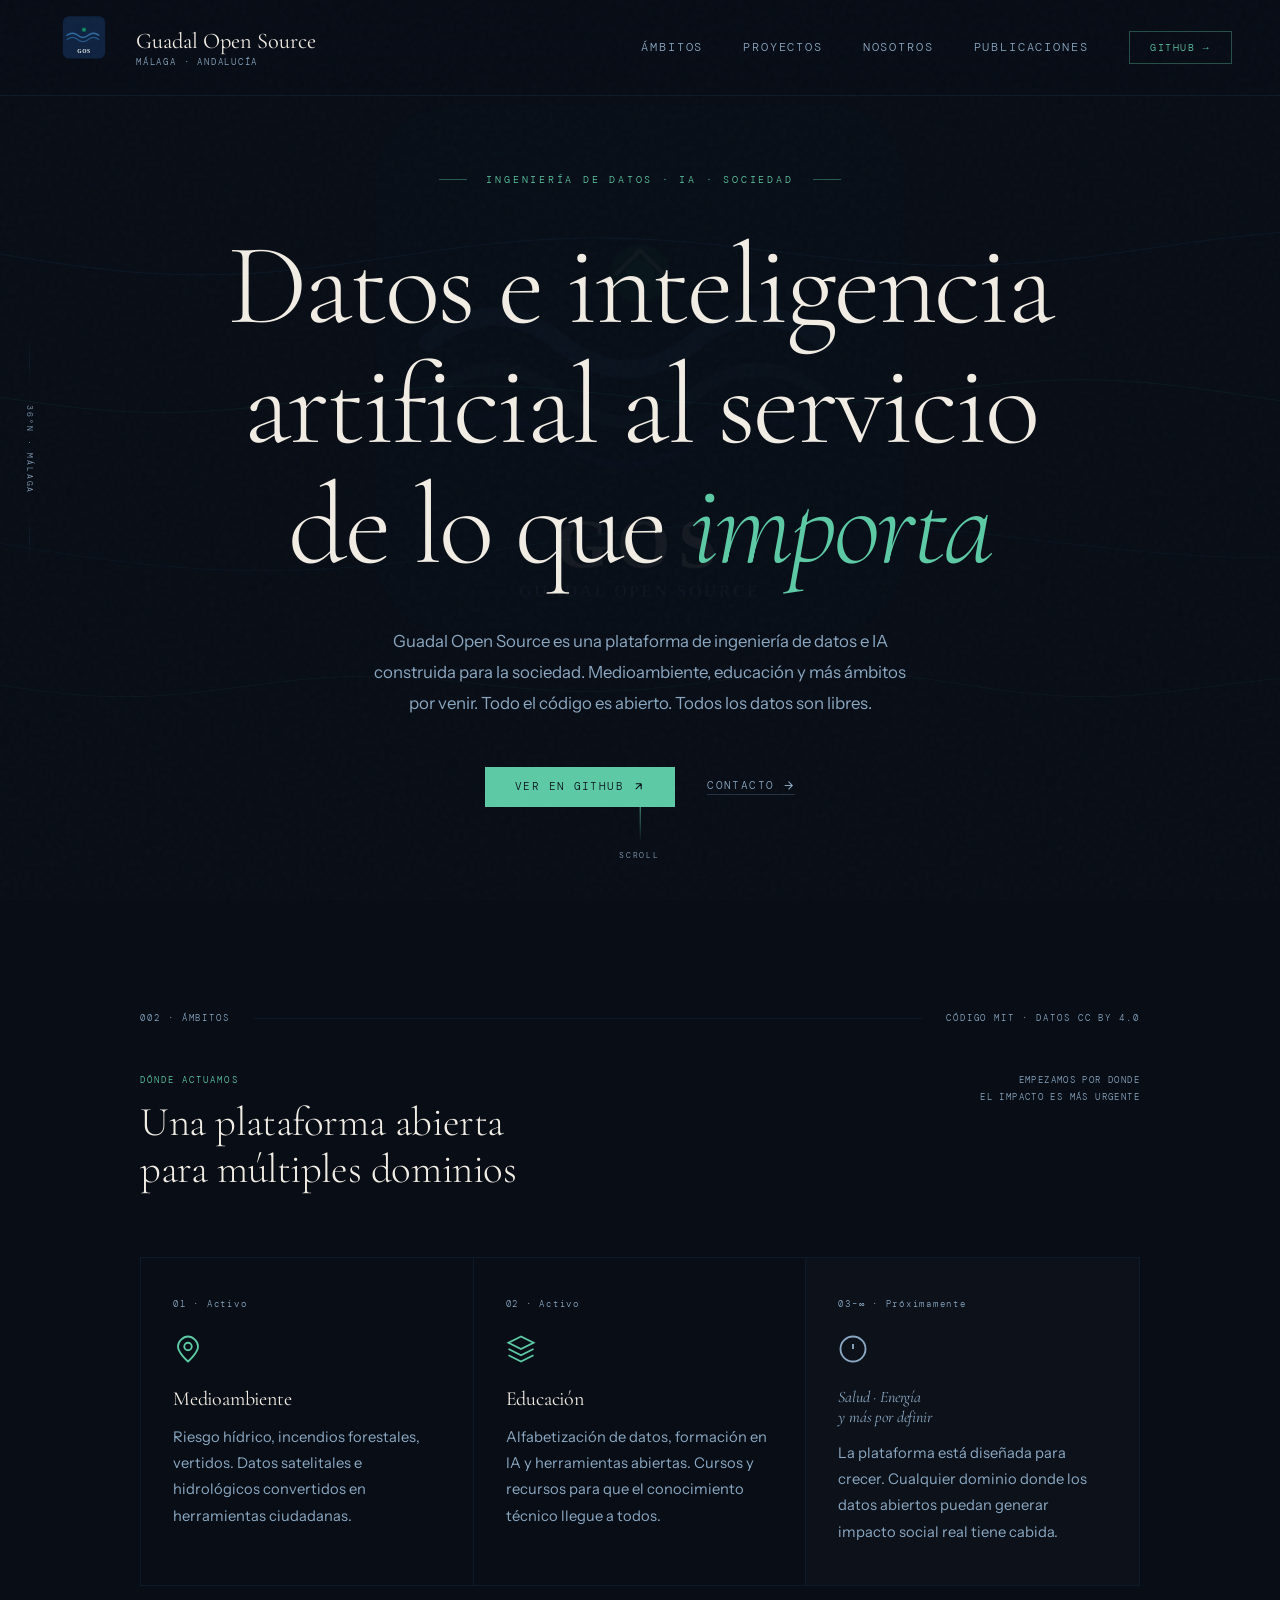
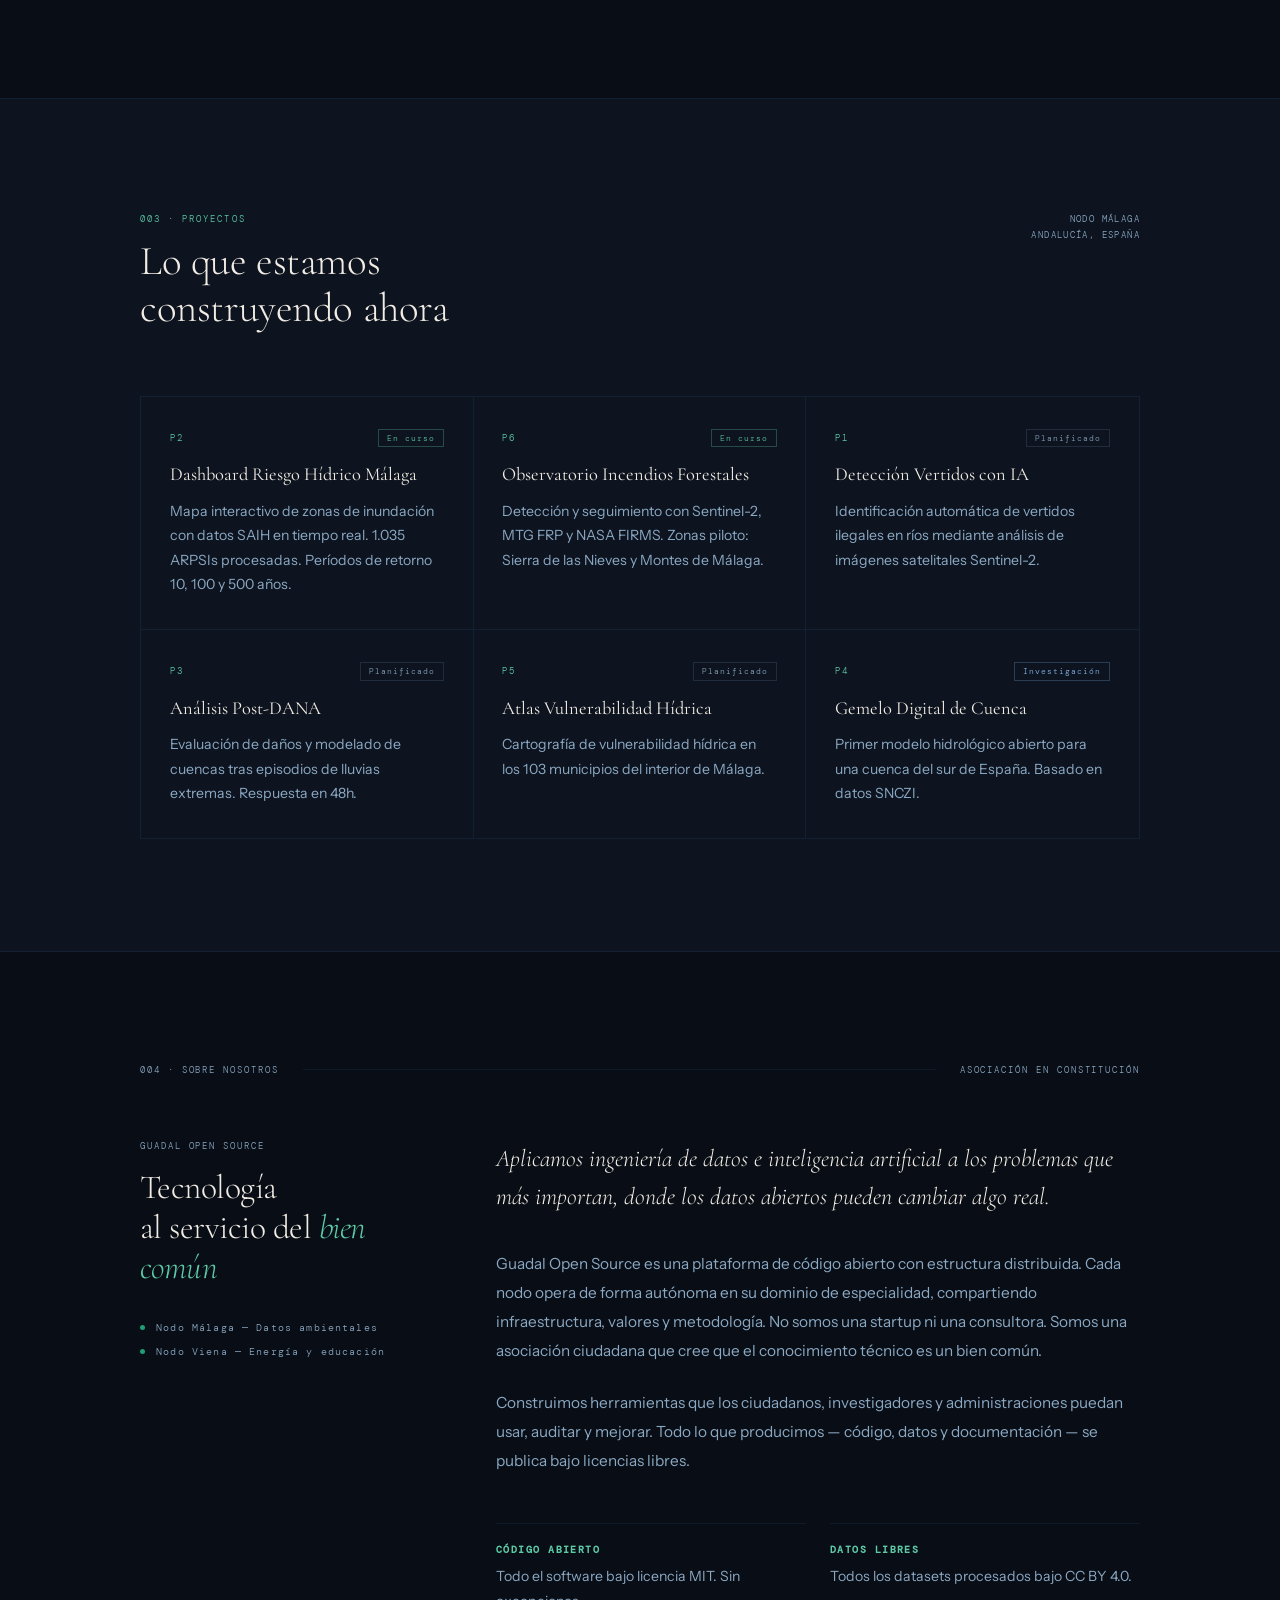
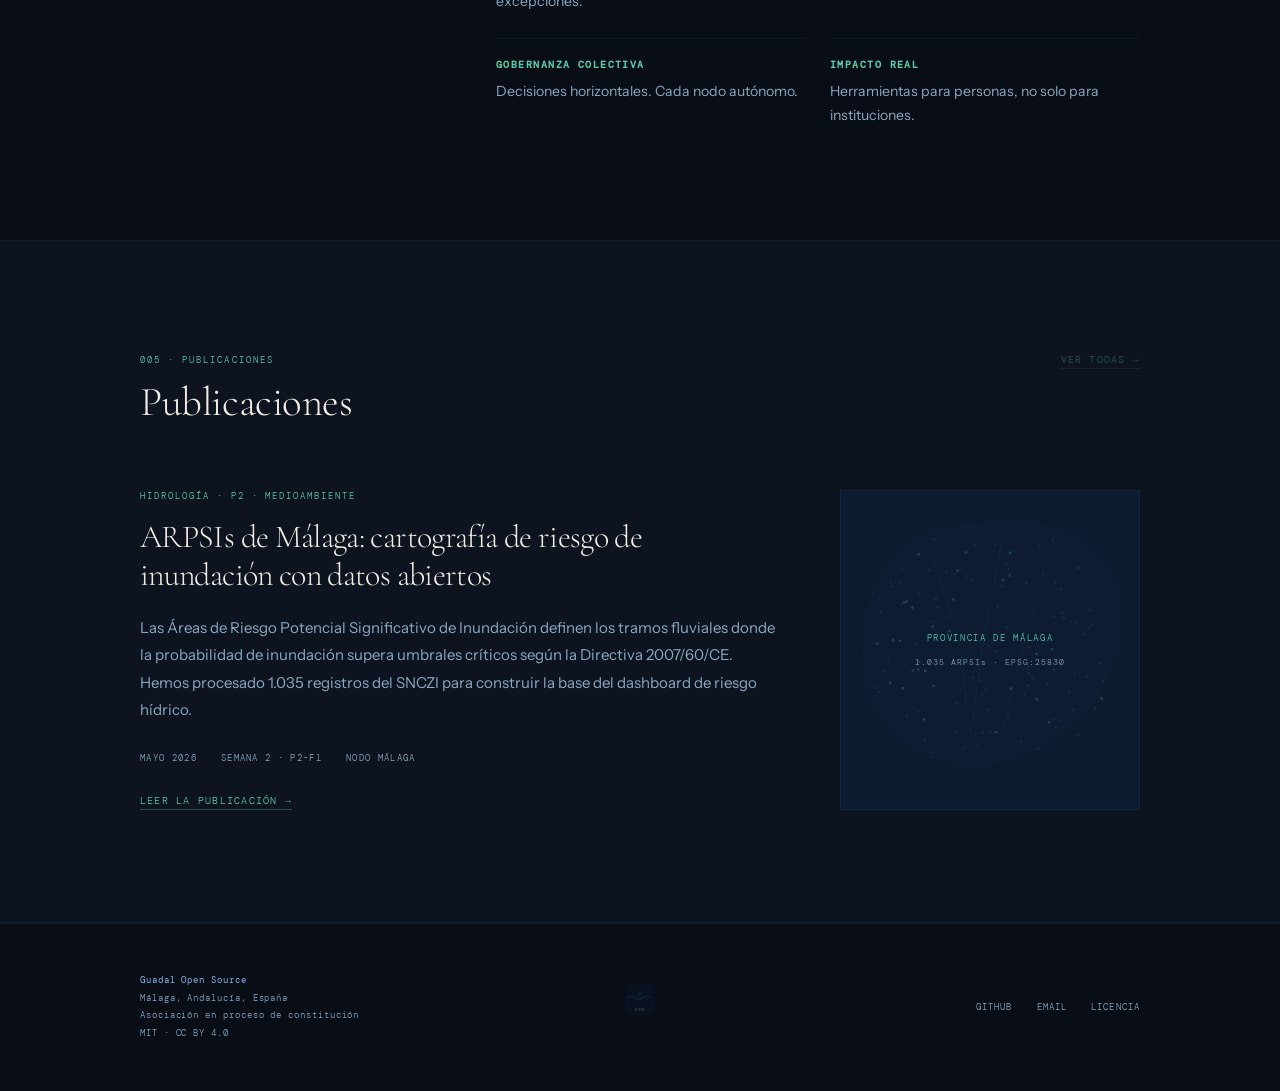
==== commit 529c1207: "feat: añadir publicación ARPSIs de Málaga y mejorar legibilidad web" ====
--- a/index.html
+++ b/index.html
@@ -59,7 +59,7 @@
     <a href="#ambitos"         class="navbar__link">Ámbitos</a>
     <a href="#proyectos"       class="navbar__link">Proyectos</a>
     <a href="#sobre-nosotros"  class="navbar__link">Nosotros</a>
-    <a href="#blog"            class="navbar__link">Blog</a>
+    <a href="#blog"            class="navbar__link">Publicaciones</a>
     <a href="https://github.com/guadalopensource" target="_blank" rel="noopener" class="navbar__cta">GitHub →</a>
   </div>
 </nav>
@@ -222,10 +222,10 @@
     <div class="container">
       <div class="section__header">
         <div>
-          <p class="section__eyebrow">005 · Blog técnico</p>
-          <h2 class="section__title">Notas de campo</h2>
-        </div>
-        <span class="post__link" style="opacity:.35;cursor:default;">Ver todos →</span>
+          <p class="section__eyebrow">005 · Publicaciones</p>
+          <h2 class="section__title">Publicaciones</h2>
+        </div>
+        <a href="#" class="post__link" style="opacity:.35;cursor:default;">Ver todas →</a>
       </div>
       <div class="blog__featured reveal" data-delay="1">
         <div>
@@ -237,7 +237,7 @@
             <span>Semana 2 · P2-F1</span>
             <span>Nodo Málaga</span>
           </div>
-          <span class="post__link" style="opacity:.35;cursor:default;">Artículo próximamente</span>
+          <a href="articulo-arpsis.html" class="post__link">Leer la publicación →</a>
         </div>
         <div class="post__visual">
           <canvas id="mini-map"></canvas>
--- a/styles.css
+++ b/styles.css
@@ -12,7 +12,7 @@
   --teal-light: #5DCAA5;
   --sky:        #85B7EB;
   --cream:      #F2EDE4;
-  --muted:      #5E7A94;
+  --muted:      #8BA8C2;
   --rule:       rgba(46,109,164,.14);
 
   --serif: 'Cormorant Garamond', Georgia, serif;
@@ -31,7 +31,7 @@
   font-weight: 300;
   overflow-x: hidden;
   -webkit-font-smoothing: antialiased;
-  cursor: none;
+  cursor: auto;
 }
 
 a { color: inherit; text-decoration: none; }
@@ -49,19 +49,7 @@
 }
 
 /* ── CURSOR ── */
-#cursor {
-  position: fixed;
-  width: 8px;
-  height: 8px;
-  background: var(--teal-light);
-  border-radius: 50%;
-  pointer-events: none;
-  z-index: 9999;
-  transform: translate(-50%, -50%);
-  transition: width .35s var(--ease), height .35s var(--ease), opacity .3s;
-  mix-blend-mode: difference;
-}
-#cursor.hover { width: 40px; height: 40px; opacity: .4; }
+#cursor { display: none; }
 
 /* ── CANVAS ── */
 #wave-canvas {
@@ -151,7 +139,7 @@
 
 .navbar__link {
   font-family: var(--mono);
-  font-size: .65rem;
+  font-size: .72rem;
   letter-spacing: .16em;
   text-transform: uppercase;
   color: var(--muted);
@@ -264,7 +252,7 @@
 
 .hero__title {
   font-family: var(--serif);
-  font-size: clamp(3.8rem, 8vw, 8rem);
+  font-size: clamp(4.2rem, 9vw, 9.5rem);
   font-weight: 300;
   line-height: 1.04;
   letter-spacing: -.025em;
@@ -279,7 +267,7 @@
 }
 
 .hero__desc {
-  font-size: 1rem;
+  font-size: 1.05rem;
   line-height: 1.85;
   color: var(--muted);
   max-width: 560px;
@@ -385,7 +373,7 @@
 }
 .section__title {
   font-family: var(--serif);
-  font-size: clamp(1.8rem, 3vw, 2.6rem);
+  font-size: clamp(2rem, 3.2vw, 3rem);
   font-weight: 300;
   color: var(--cream);
   letter-spacing: -.01em;
@@ -466,8 +454,8 @@
   letter-spacing: -.01em;
 }
 .ambito-card__desc {
-  font-size: .82rem;
-  line-height: 1.75;
+  font-size: .92rem;
+  line-height: 1.78;
   color: var(--muted);
 }
 .ambito-card--more { background: rgba(242,237,228,.02); }
@@ -523,15 +511,15 @@
 .status--research { color: var(--sky);         border-color: rgba(133,183,235,.25); }
 .project-card__title {
   font-family: var(--serif);
-  font-size: 1.05rem;
+  font-size: 1.15rem;
   font-weight: 400;
   color: var(--cream);
   line-height: 1.3;
   margin-bottom: .7rem;
 }
 .project-card__desc {
-  font-size: .78rem;
-  line-height: 1.72;
+  font-size: .88rem;
+  line-height: 1.75;
   color: var(--muted);
 }
 
@@ -553,7 +541,7 @@
 }
 .about__title {
   font-family: var(--serif);
-  font-size: 1.9rem;
+  font-size: 2.1rem;
   font-weight: 300;
   color: var(--cream);
   line-height: 1.2;
@@ -579,7 +567,7 @@
 }
 .about__lead {
   font-family: var(--serif);
-  font-size: 1.4rem;
+  font-size: 1.5rem;
   font-weight: 300;
   font-style: italic;
   line-height: 1.6;
@@ -587,7 +575,7 @@
   margin-bottom: 2rem;
 }
 .about__body {
-  font-size: .88rem;
+  font-size: .96rem;
   line-height: 1.9;
   color: var(--muted);
   margin-bottom: 1.4rem;
@@ -607,7 +595,7 @@
   color: var(--teal-light);
   margin-bottom: .5rem;
 }
-.valor__desc { font-size: .78rem; line-height: 1.72; color: var(--muted); }
+.valor__desc { font-size: .88rem; line-height: 1.75; color: var(--muted); }
 
 /* ── BLOG ── */
 .blog__featured {
@@ -633,7 +621,7 @@
   margin-bottom: 1.2rem;
 }
 .post__excerpt {
-  font-size: .84rem;
+  font-size: .94rem;
   line-height: 1.82;
   color: var(--muted);
   margin-bottom: 1.8rem;
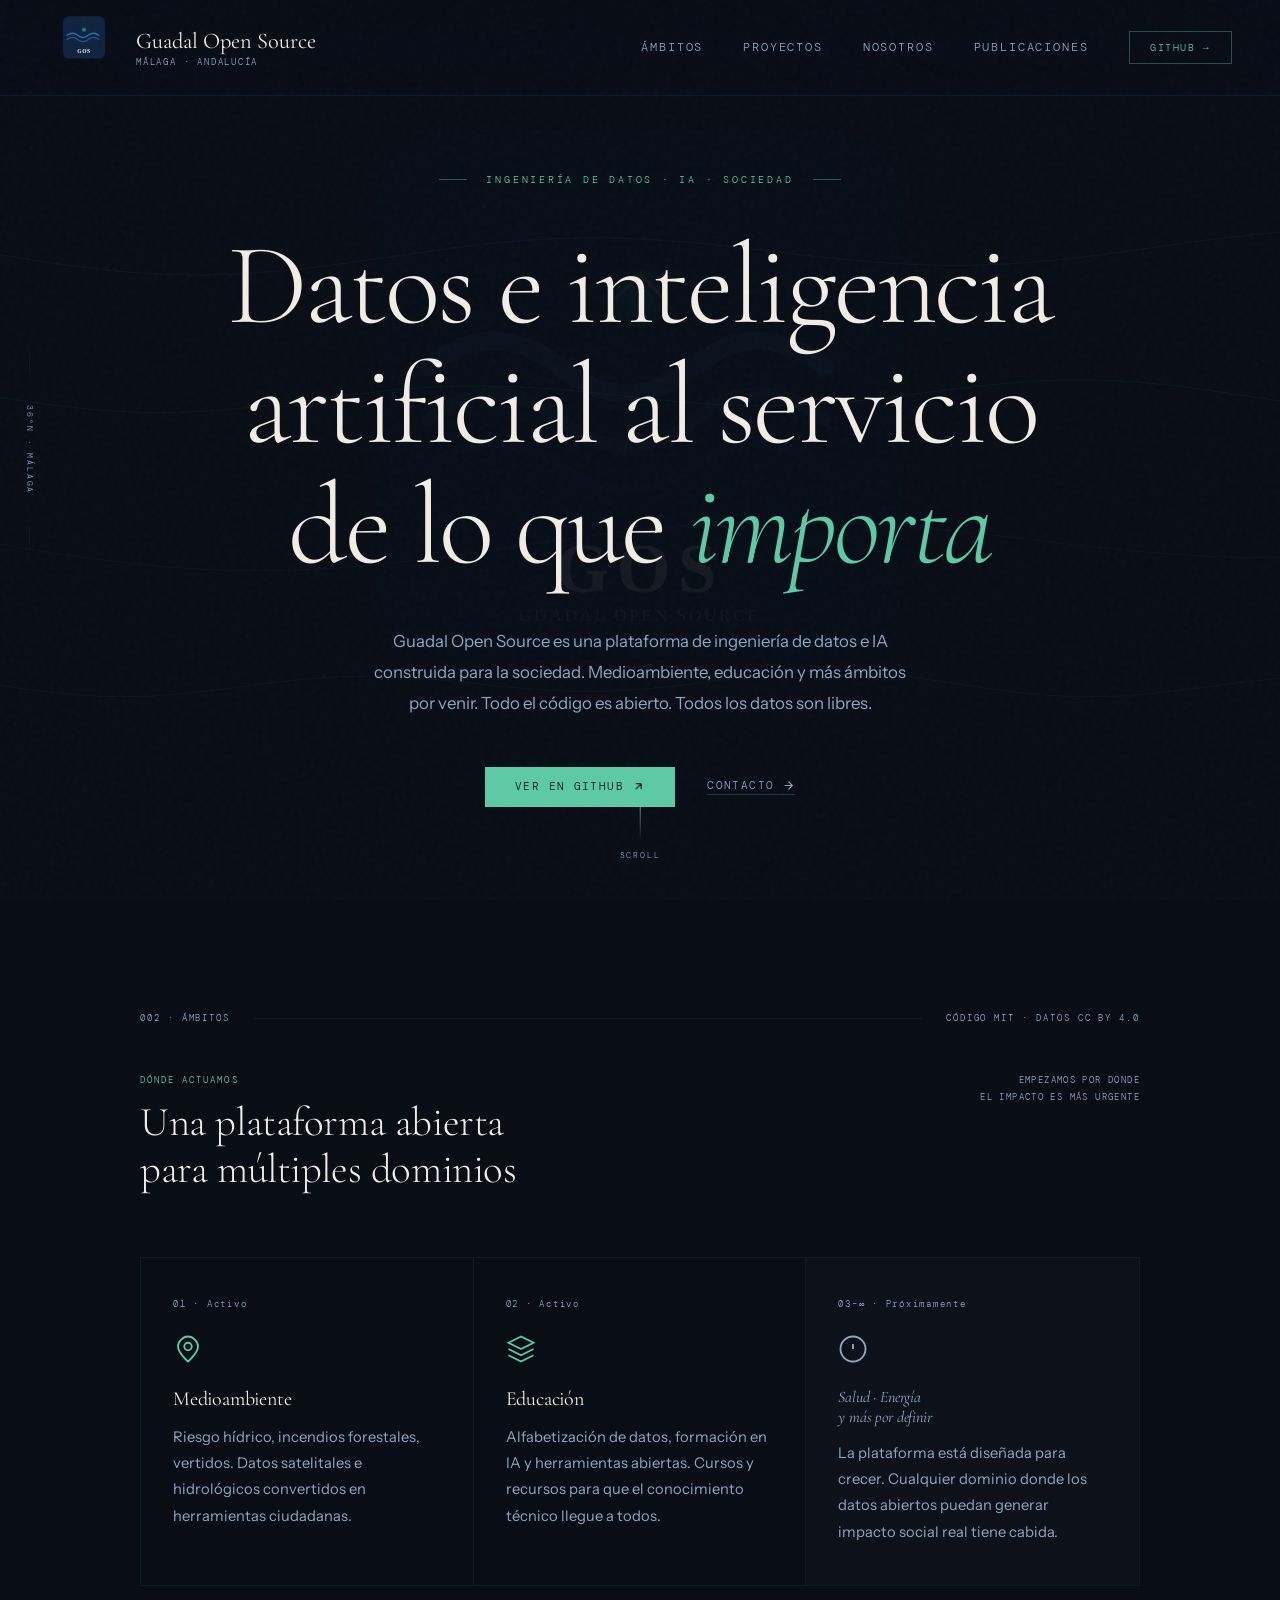
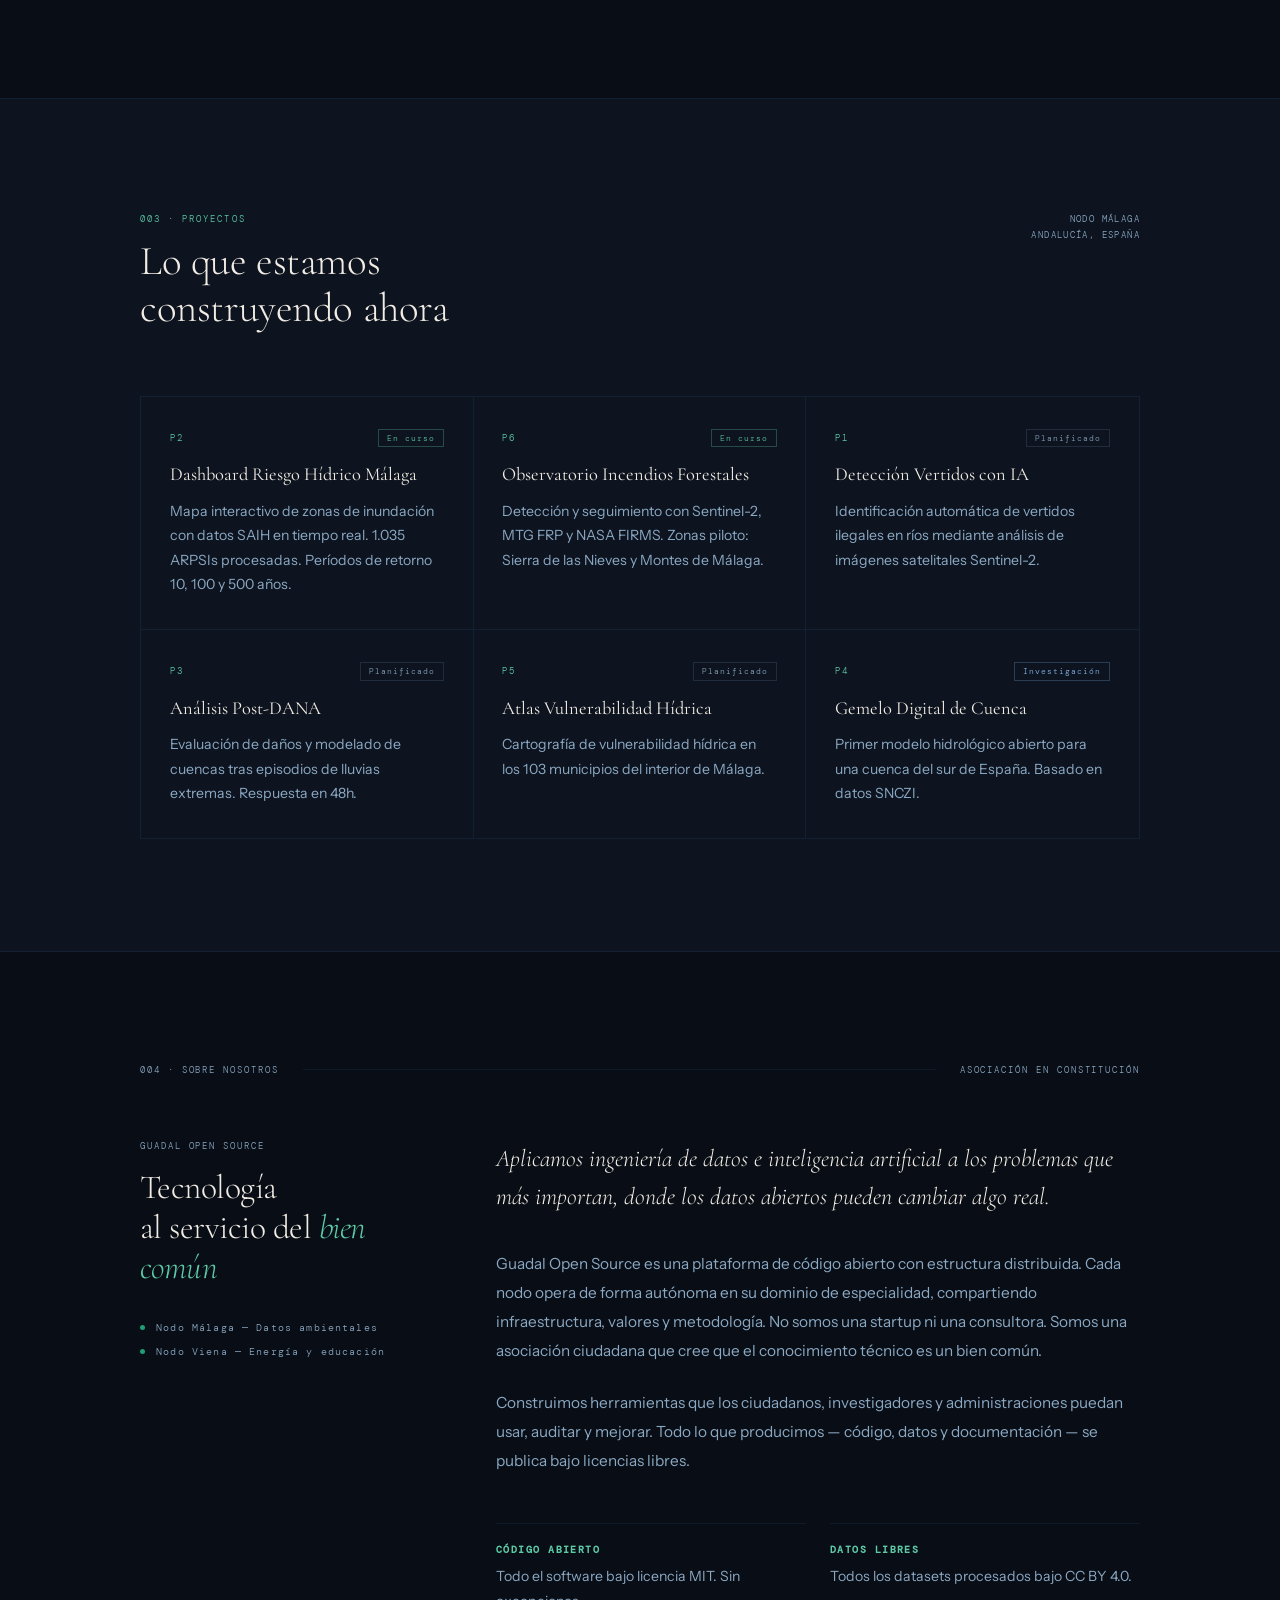
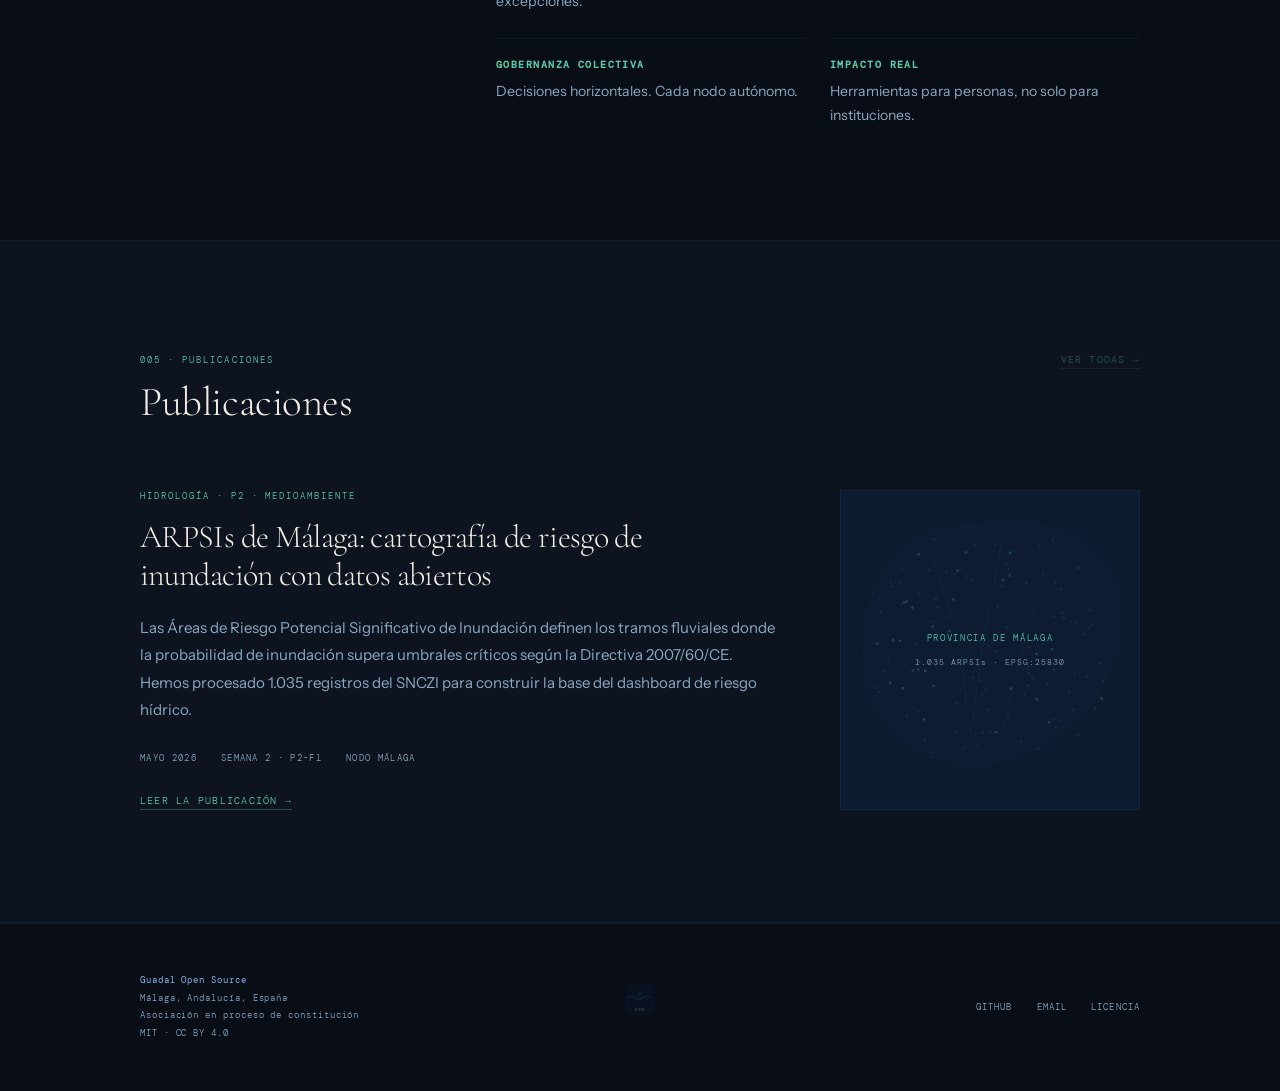
==== commit 05577aa4: "fix: eliminar cursor personalizado — usar cursor nativo del sistema" ====
--- a/index.html
+++ b/index.html
@@ -12,9 +12,6 @@
   <link rel="stylesheet" href="styles.css" />
 </head>
 <body>
-
-<!-- Cursor -->
-<div id="cursor"></div>
 
 <!-- Ondas fondo -->
 <canvas id="wave-canvas"></canvas>
--- a/styles.css
+++ b/styles.css
@@ -49,7 +49,7 @@
 }
 
 /* ── CURSOR ── */
-#cursor { display: none; }
+#cursor { display: auto; }
 
 /* ── CANVAS ── */
 #wave-canvas {
@@ -103,7 +103,7 @@
   display: flex;
   align-items: center;
   gap: 1rem;
-  cursor: none;
+  cursor: auto;
 }
 
 .navbar__brand svg {
@@ -143,7 +143,7 @@
   letter-spacing: .16em;
   text-transform: uppercase;
   color: var(--muted);
-  cursor: none;
+  cursor: auto;
   transition: color .2s;
   position: relative;
 }
@@ -166,7 +166,7 @@
   color: var(--teal-light);
   border: 1px solid rgba(93,202,165,.35);
   padding: .55rem 1.3rem;
-  cursor: none;
+  cursor: auto;
   transition: all .25s;
 }
 .navbar__cta:hover {
@@ -295,7 +295,7 @@
   font-size: .66rem;
   letter-spacing: .13em;
   text-transform: uppercase;
-  cursor: none;
+  cursor: auto;
   transition: all .25s var(--ease);
 }
 .btn--primary {
@@ -418,7 +418,7 @@
   position: relative;
   overflow: hidden;
   transition: background .3s;
-  cursor: none;
+  cursor: auto;
 }
 .ambito-card:last-child { border-right: none; }
 .ambito-card::before {
@@ -474,7 +474,7 @@
   position: relative;
   overflow: hidden;
   transition: background .3s;
-  cursor: none;
+  cursor: auto;
 }
 .project-card:nth-child(3n) { border-right: none; }
 .project-card:nth-last-child(-n+3) { border-bottom: none; }
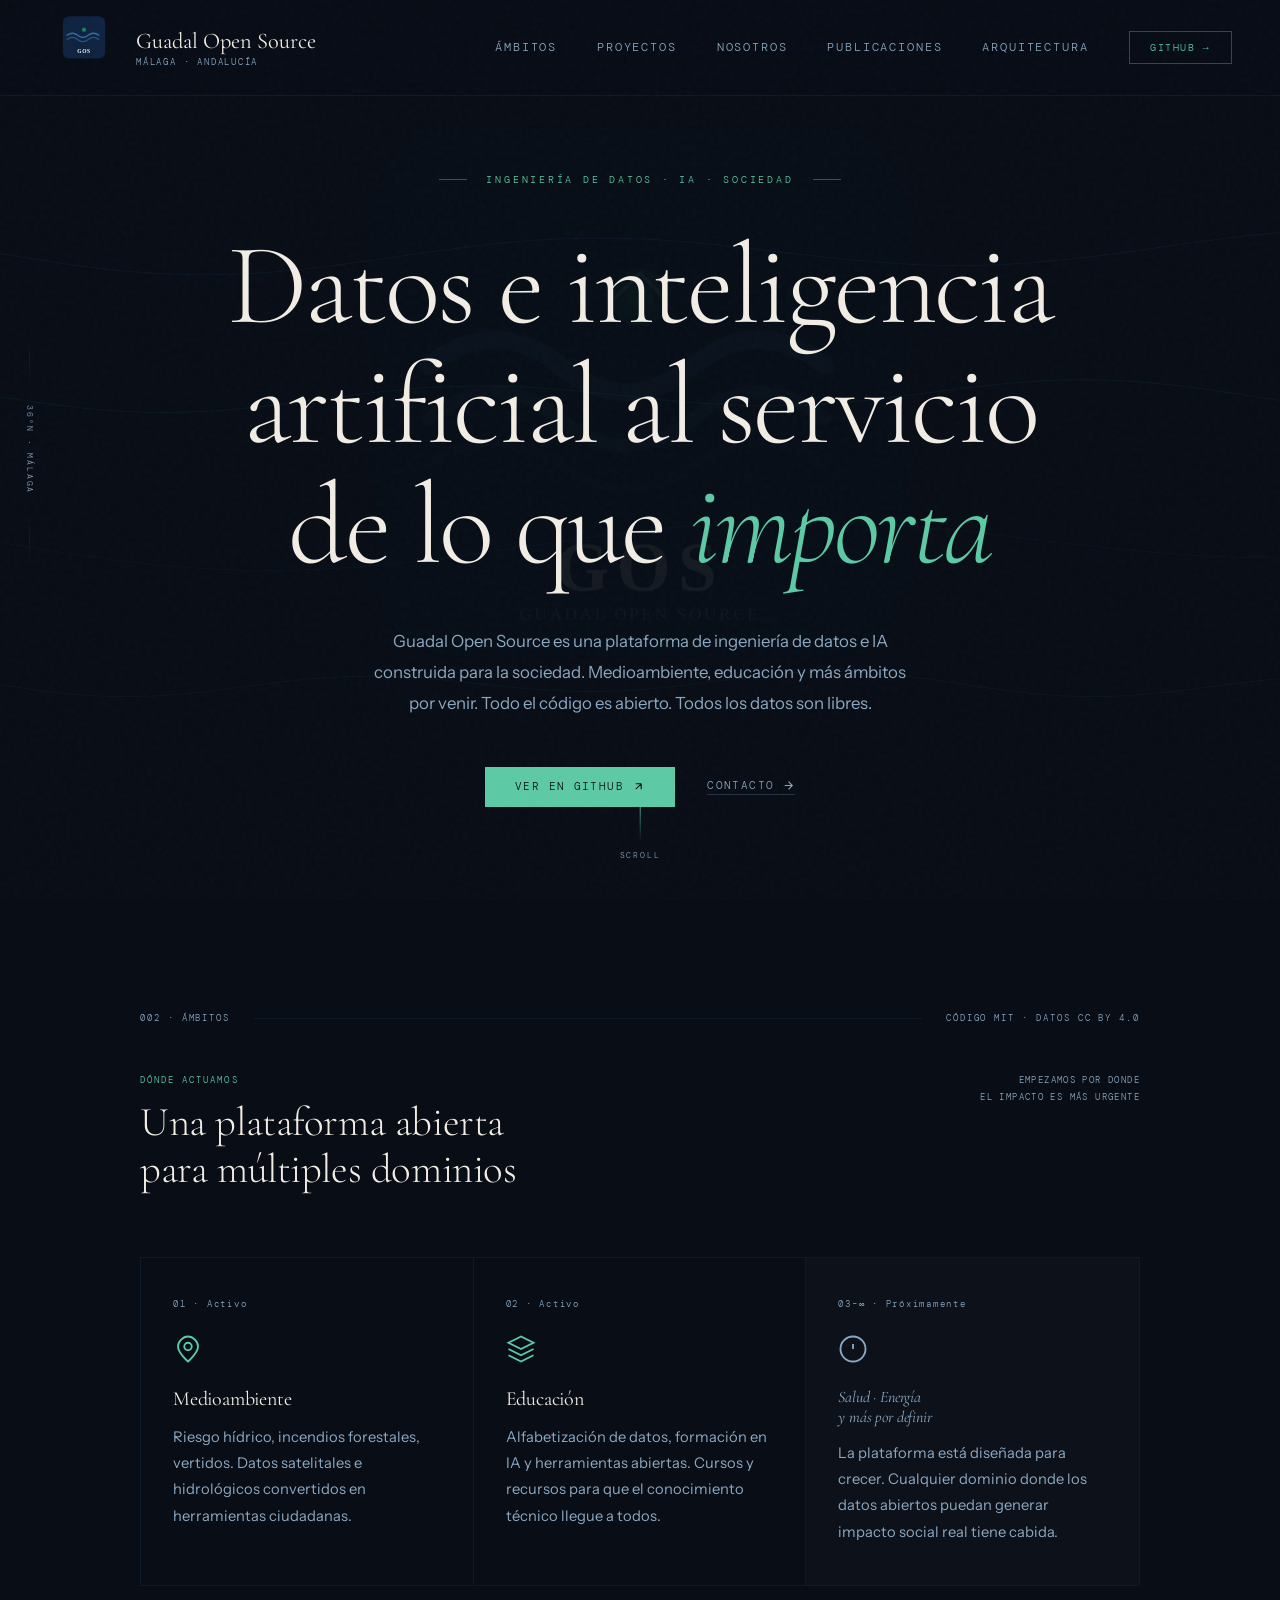
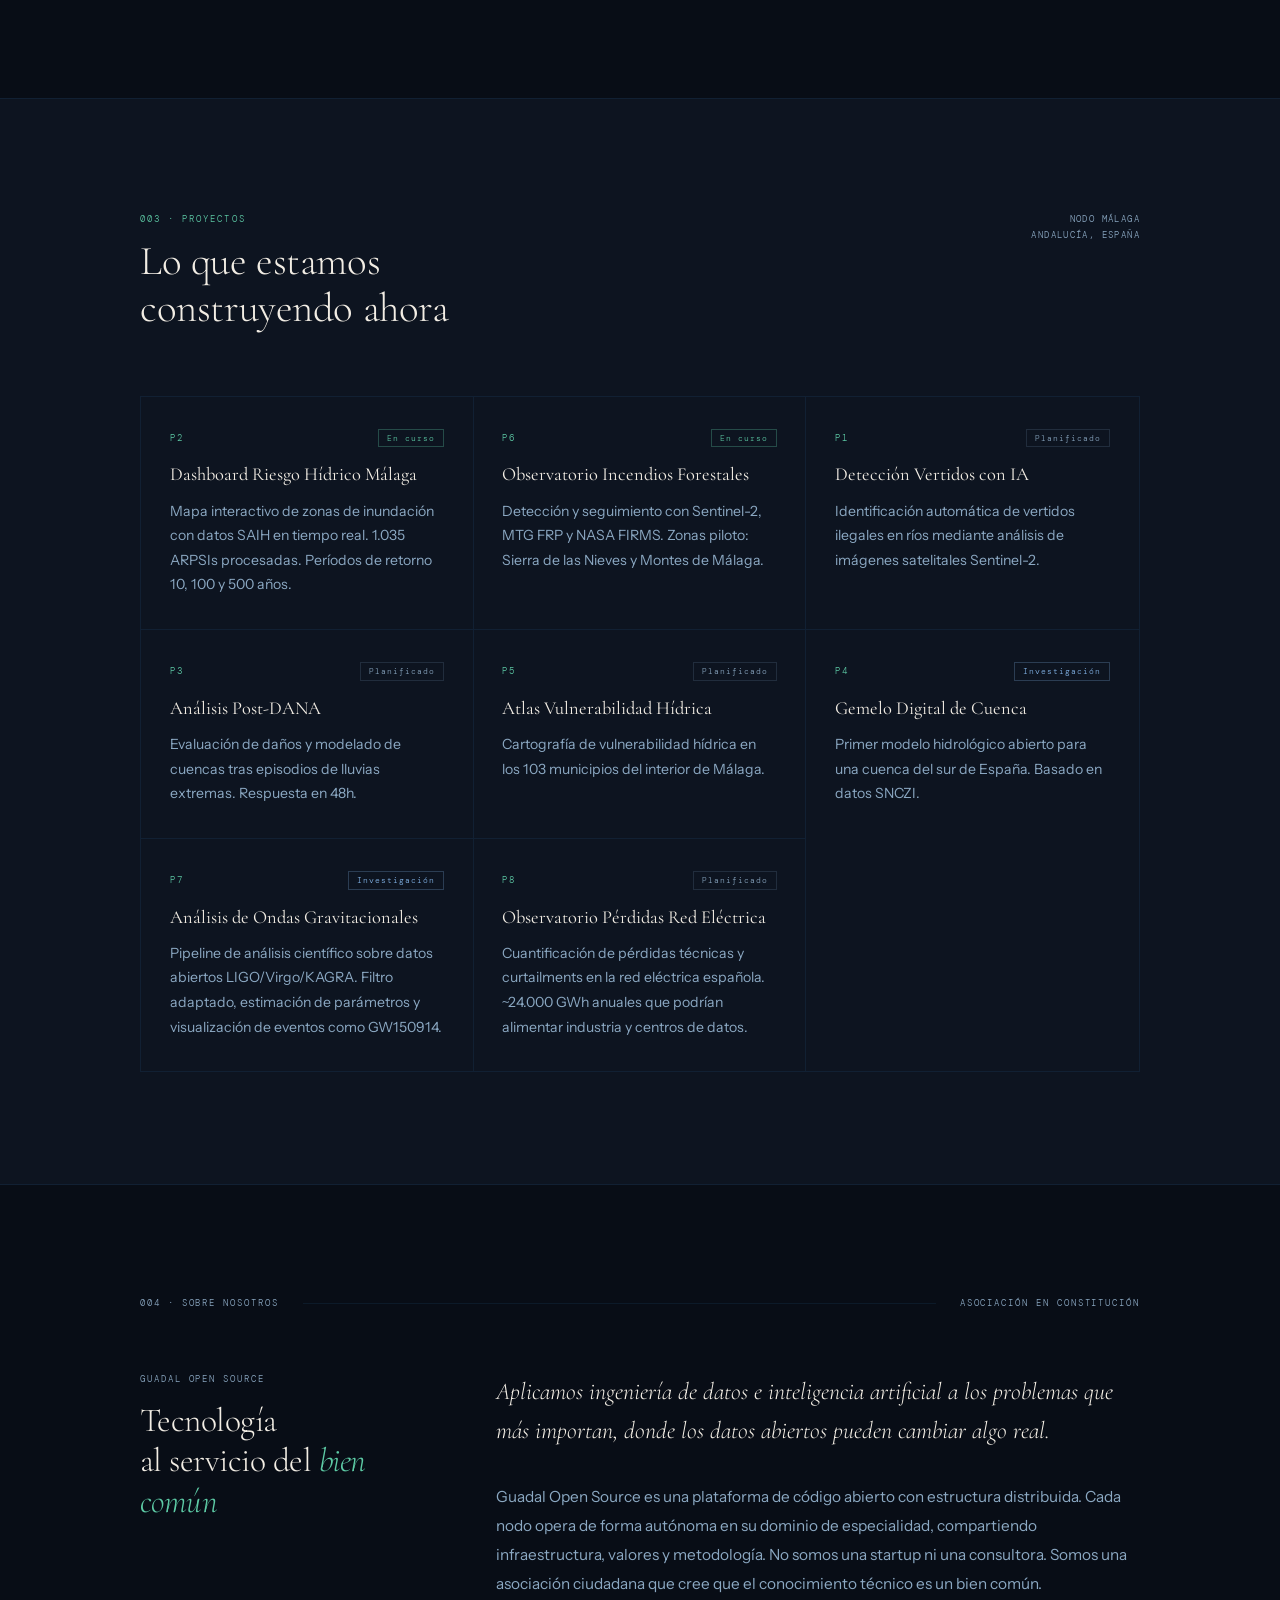
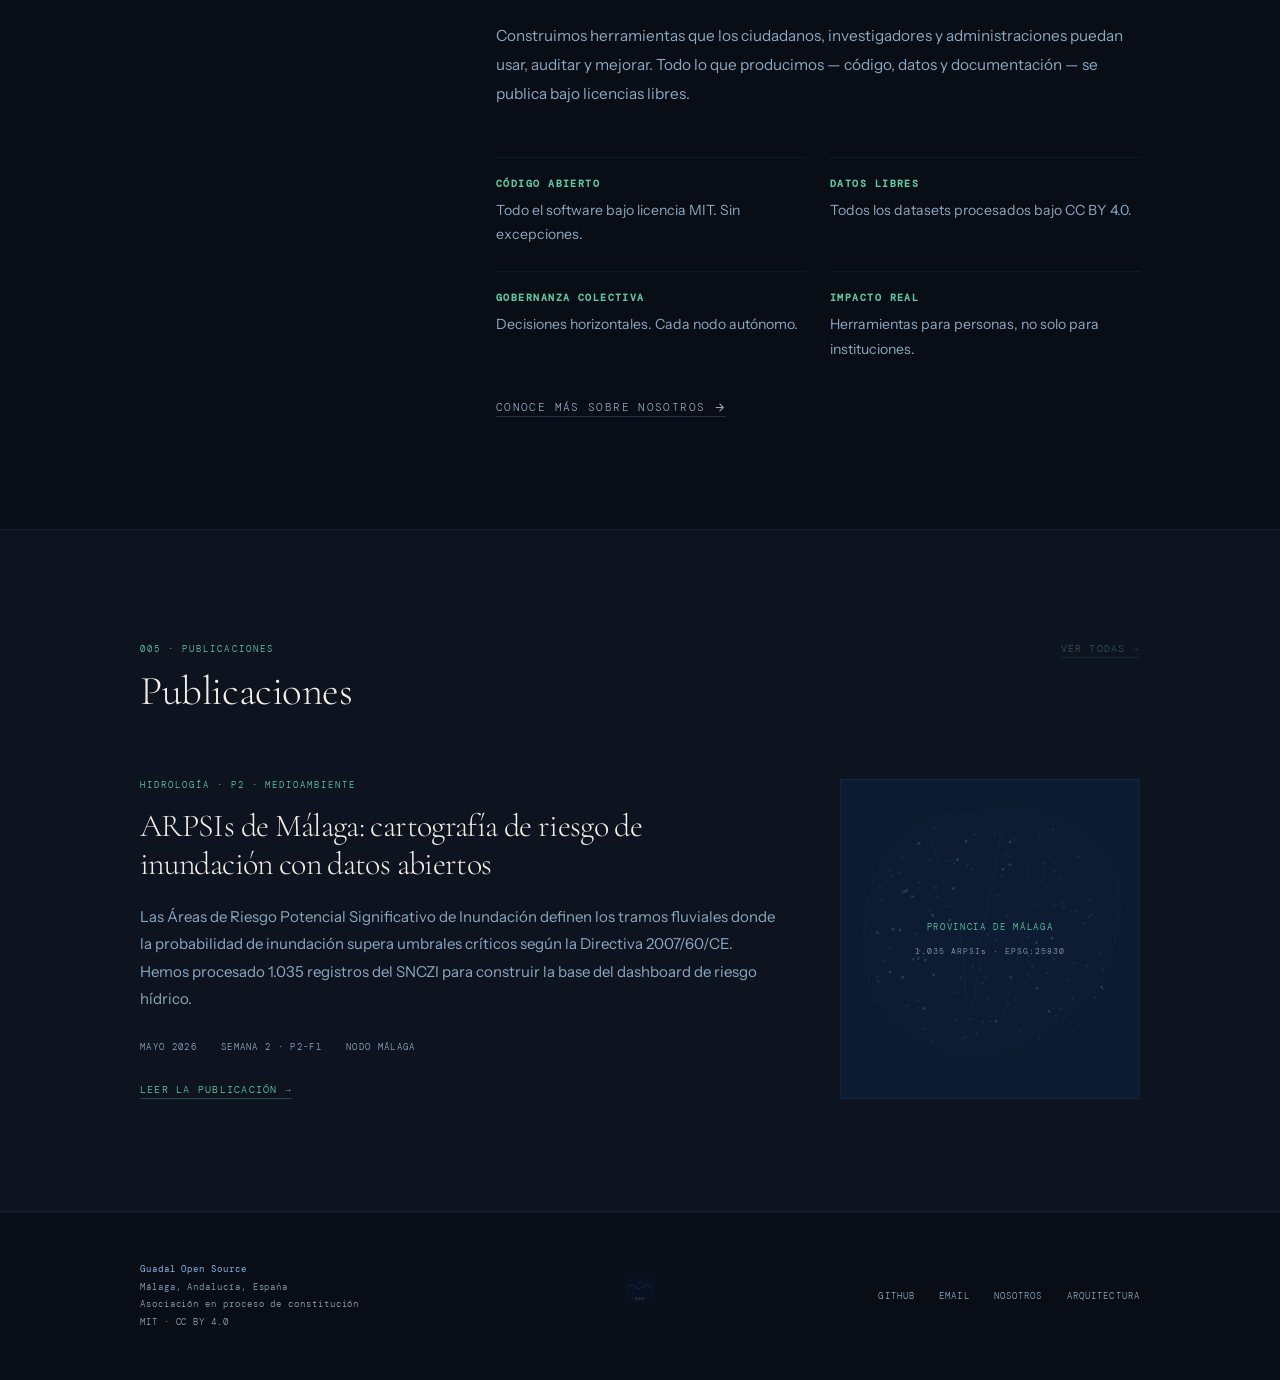
==== commit d8455d2e: "arquitectura y nosotros" ====
--- a/index.html
+++ b/index.html
@@ -53,10 +53,11 @@
     </span>
   </a>
   <div class="navbar__links">
-    <a href="#ambitos"         class="navbar__link">Ámbitos</a>
-    <a href="#proyectos"       class="navbar__link">Proyectos</a>
-    <a href="#sobre-nosotros"  class="navbar__link">Nosotros</a>
-    <a href="#blog"            class="navbar__link">Publicaciones</a>
+    <a href="#ambitos"             class="navbar__link">Ámbitos</a>
+    <a href="#proyectos"           class="navbar__link">Proyectos</a>
+    <a href="/nosotros.html"       class="navbar__link">Nosotros</a>
+    <a href="#blog"                class="navbar__link">Publicaciones</a>
+    <a href="/arquitectura-datos.html" class="navbar__link">Arquitectura</a>
     <a href="https://github.com/guadalopensource" target="_blank" rel="noopener" class="navbar__cta">GitHub →</a>
   </div>
 </nav>
@@ -178,6 +179,16 @@
           <h3 class="project-card__title">Gemelo Digital de Cuenca</h3>
           <p class="project-card__desc">Primer modelo hidrológico abierto para una cuenca del sur de España. Basado en datos SNCZI.</p>
         </div>
+        <div class="project-card reveal" data-delay="1">
+          <div class="project-card__id">P7 <span class="project-card__status status--research">Investigación</span></div>
+          <h3 class="project-card__title">Análisis de Ondas Gravitacionales</h3>
+          <p class="project-card__desc">Pipeline de análisis científico sobre datos abiertos LIGO/Virgo/KAGRA. Filtro adaptado, estimación de parámetros y visualización de eventos como GW150914.</p>
+        </div>
+        <div class="project-card reveal" data-delay="2">
+          <div class="project-card__id">P8 <span class="project-card__status status--planned">Planificado</span></div>
+          <h3 class="project-card__title">Observatorio Pérdidas Red Eléctrica</h3>
+          <p class="project-card__desc">Cuantificación de pérdidas técnicas y curtailments en la red eléctrica española. ~24.000 GWh anuales que podrían alimentar industria y centros de datos.</p>
+        </div>
       </div>
     </div>
   </section>
@@ -194,10 +205,7 @@
         <div class="about__sidebar reveal" data-delay="0">
           <p class="about__index">Guadal Open Source</p>
           <h2 class="about__title">Tecnología<br>al servicio del <em>bien común</em></h2>
-          <div class="nodos">
-            <div class="nodo"><div class="nodo__dot"></div>Nodo Málaga — Datos ambientales</div>
-            <div class="nodo"><div class="nodo__dot"></div>Nodo Viena — Energía y educación</div>
-          </div>
+
         </div>
         <div class="about__content reveal" data-delay="2">
           <p class="about__lead">Aplicamos ingeniería de datos e inteligencia artificial a los problemas que más importan, donde los datos abiertos pueden cambiar algo real.</p>
@@ -209,6 +217,10 @@
             <div class="valor reveal" data-delay="3"><h4 class="valor__title">Gobernanza colectiva</h4><p class="valor__desc">Decisiones horizontales. Cada nodo autónomo.</p></div>
             <div class="valor reveal" data-delay="4"><h4 class="valor__title">Impacto real</h4><p class="valor__desc">Herramientas para personas, no solo para instituciones.</p></div>
           </div>
+          <a href="/nosotros.html" class="btn btn--ghost" style="margin-top:2.5rem">
+            Conoce más sobre nosotros
+            <svg width="13" height="13" viewBox="0 0 24 24" fill="none" stroke="currentColor" stroke-width="2"><path d="M5 12h14M12 5l7 7-7 7"/></svg>
+          </a>
         </div>
       </div>
     </div>
@@ -266,7 +278,8 @@
       <div class="footer__links">
         <a href="https://github.com/guadalopensource" target="_blank" rel="noopener">GitHub</a>
         <a href="mailto:hola@guadalopensource.org">Email</a>
-        <a href="#sobre-nosotros">Licencia</a>
+        <a href="/nosotros.html">Nosotros</a>
+        <a href="/arquitectura-datos.html">Arquitectura</a>
       </div>
     </div>
   </footer>
--- a/styles.css
+++ b/styles.css
@@ -49,7 +49,7 @@
 }
 
 /* ── CURSOR ── */
-#cursor { display: auto; }
+#cursor { display: block; }
 
 /* ── CANVAS ── */
 #wave-canvas {
@@ -103,7 +103,7 @@
   display: flex;
   align-items: center;
   gap: 1rem;
-  cursor: auto;
+  cursor: pointer;
 }
 
 .navbar__brand svg {
@@ -143,7 +143,7 @@
   letter-spacing: .16em;
   text-transform: uppercase;
   color: var(--muted);
-  cursor: auto;
+  cursor: pointer;
   transition: color .2s;
   position: relative;
 }
@@ -166,7 +166,7 @@
   color: var(--teal-light);
   border: 1px solid rgba(93,202,165,.35);
   padding: .55rem 1.3rem;
-  cursor: auto;
+  cursor: pointer;
   transition: all .25s;
 }
 .navbar__cta:hover {
@@ -295,7 +295,7 @@
   font-size: .66rem;
   letter-spacing: .13em;
   text-transform: uppercase;
-  cursor: auto;
+  cursor: pointer;
   transition: all .25s var(--ease);
 }
 .btn--primary {
@@ -418,7 +418,7 @@
   position: relative;
   overflow: hidden;
   transition: background .3s;
-  cursor: auto;
+  cursor: pointer;
 }
 .ambito-card:last-child { border-right: none; }
 .ambito-card::before {
@@ -474,7 +474,7 @@
   position: relative;
   overflow: hidden;
   transition: background .3s;
-  cursor: auto;
+  cursor: pointer;
 }
 .project-card:nth-child(3n) { border-right: none; }
 .project-card:nth-last-child(-n+3) { border-bottom: none; }
@@ -765,3 +765,91 @@
   .section { padding: 4rem 0; }
   .navbar__links { display: none; }
 }
+
+/* ══════════════════════════════
+   PÁGINAS INTERIORES
+   ══════════════════════════════ */
+
+/* ── TEXTO MÁS BRILLANTE (nosotros, arquitectura) ── */
+.page-interior {
+  --muted: #a8c0d4;
+  --cream: #f8f4ee;
+}
+.page-interior .section__eyebrow,
+.page-interior .divider__label { color: var(--teal-light); }
+
+/* ── BACK LINK ── */
+.back-link {
+  font-family: var(--mono);
+  font-size: .6rem;
+  letter-spacing: .14em;
+  text-transform: uppercase;
+  color: var(--muted);
+  display: inline-flex;
+  align-items: center;
+  gap: .5rem;
+  margin-bottom: 1.5rem;
+  transition: color .2s;
+  cursor: pointer;
+}
+.back-link:hover { color: var(--cream); }
+
+/* ── LIGHTBOX ── */
+.diagram-wrap {
+  cursor: zoom-in;
+  transition: box-shadow .3s var(--ease), border-color .3s;
+}
+.diagram-wrap:hover {
+  border-color: rgba(93,202,165,.5);
+  box-shadow: 0 0 80px rgba(29,158,117,.14), 0 0 160px rgba(46,109,164,.1);
+}
+.diagram-wrap img { transition: opacity .2s; width: 100%; height: auto; min-width: 900px; display: block; }
+.diagram-wrap:hover img { opacity: .92; }
+.diagram-hint {
+  font-family: var(--mono);
+  font-size: .55rem;
+  letter-spacing: .18em;
+  text-transform: uppercase;
+  color: var(--muted);
+  text-align: center;
+  margin-top: .8rem;
+  opacity: .6;
+}
+.lightbox {
+  display: none;
+  position: fixed;
+  inset: 0;
+  z-index: 9999;
+  background: rgba(8,13,22,.96);
+  backdrop-filter: blur(8px);
+  -webkit-backdrop-filter: blur(8px);
+  cursor: zoom-out;
+  align-items: center;
+  justify-content: center;
+  padding: 2rem;
+}
+.lightbox.active { display: flex; }
+.lightbox__img {
+  max-width: 100%;
+  max-height: 94vh;
+  width: auto;
+  height: auto;
+  object-fit: contain;
+  box-shadow: 0 0 120px rgba(29,158,117,.15);
+}
+.lightbox__close {
+  position: fixed;
+  top: 1.5rem;
+  right: 1.5rem;
+  font-family: var(--mono);
+  font-size: .6rem;
+  letter-spacing: .2em;
+  text-transform: uppercase;
+  color: var(--muted);
+  cursor: pointer;
+  transition: color .2s;
+  background: none;
+  border: 1px solid var(--rule);
+  padding: .5rem 1rem;
+}
+.lightbox__close:hover { color: var(--cream); border-color: var(--cream); }
